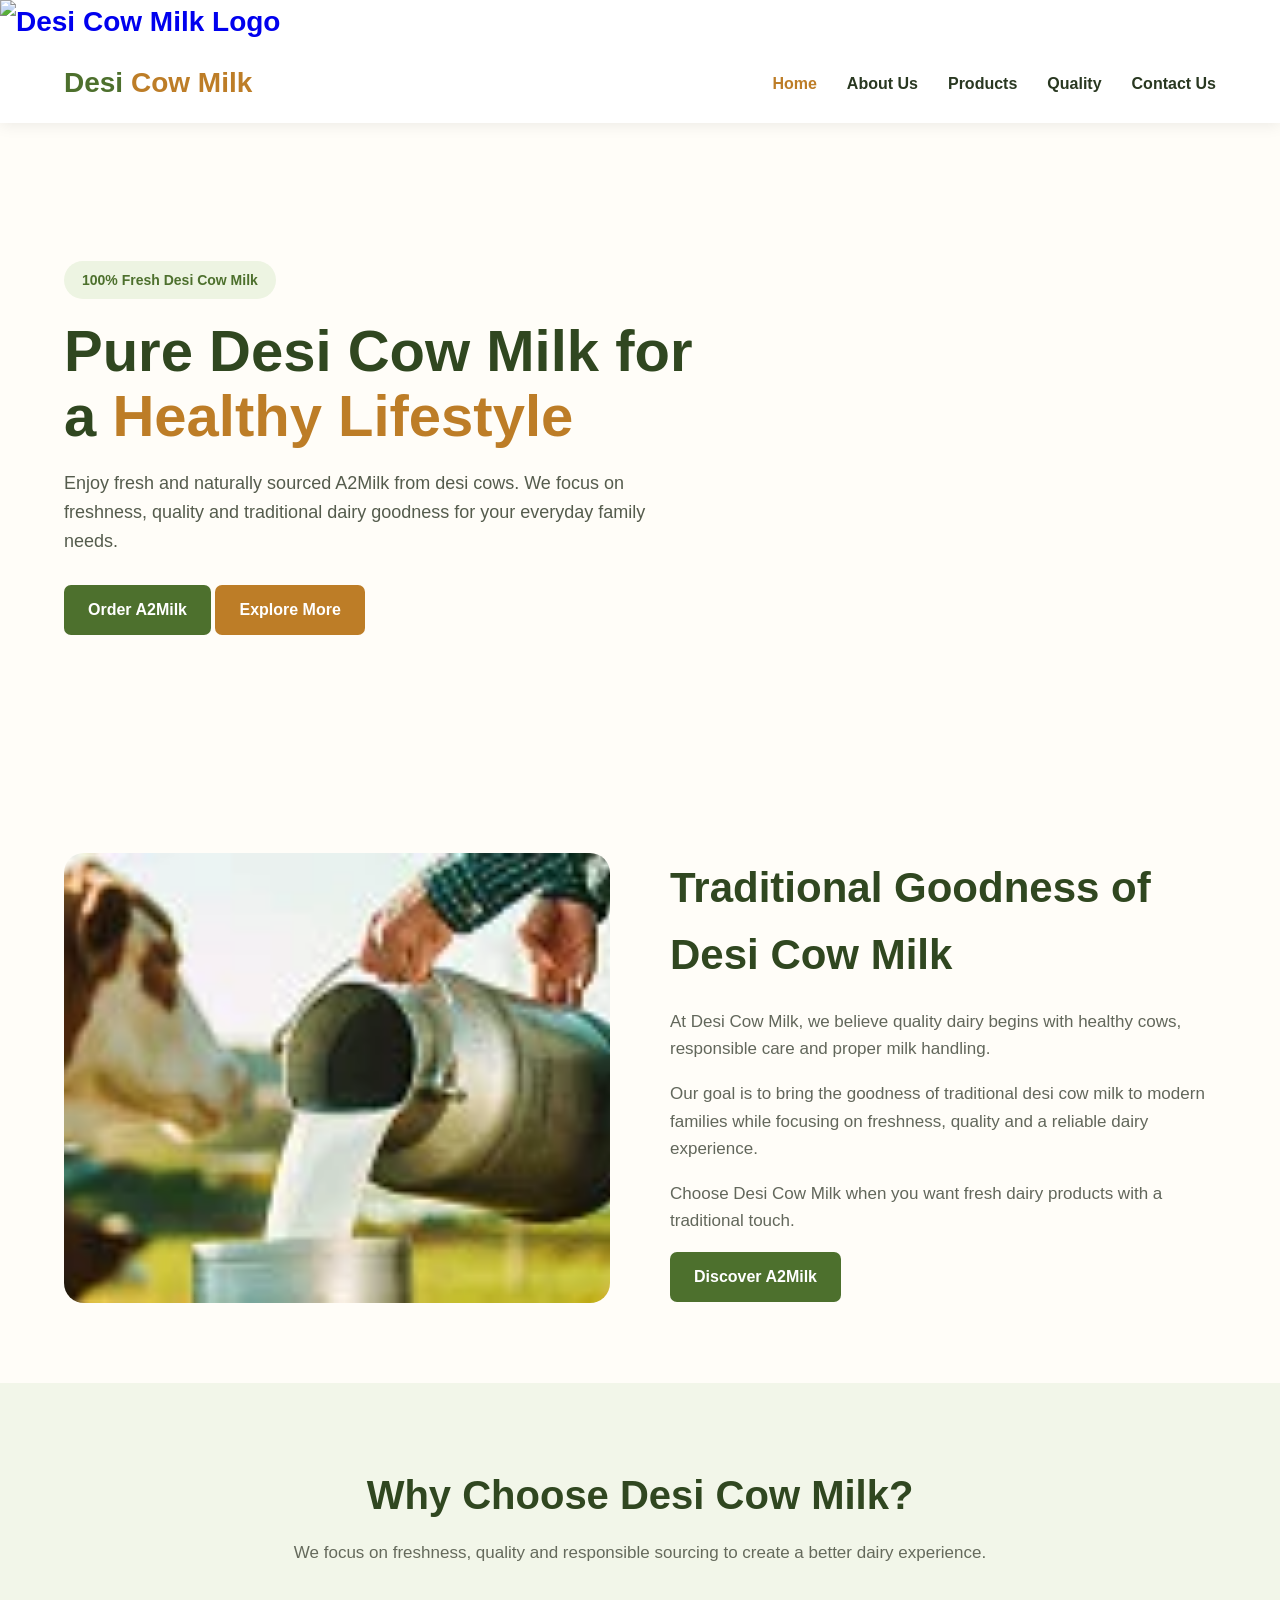
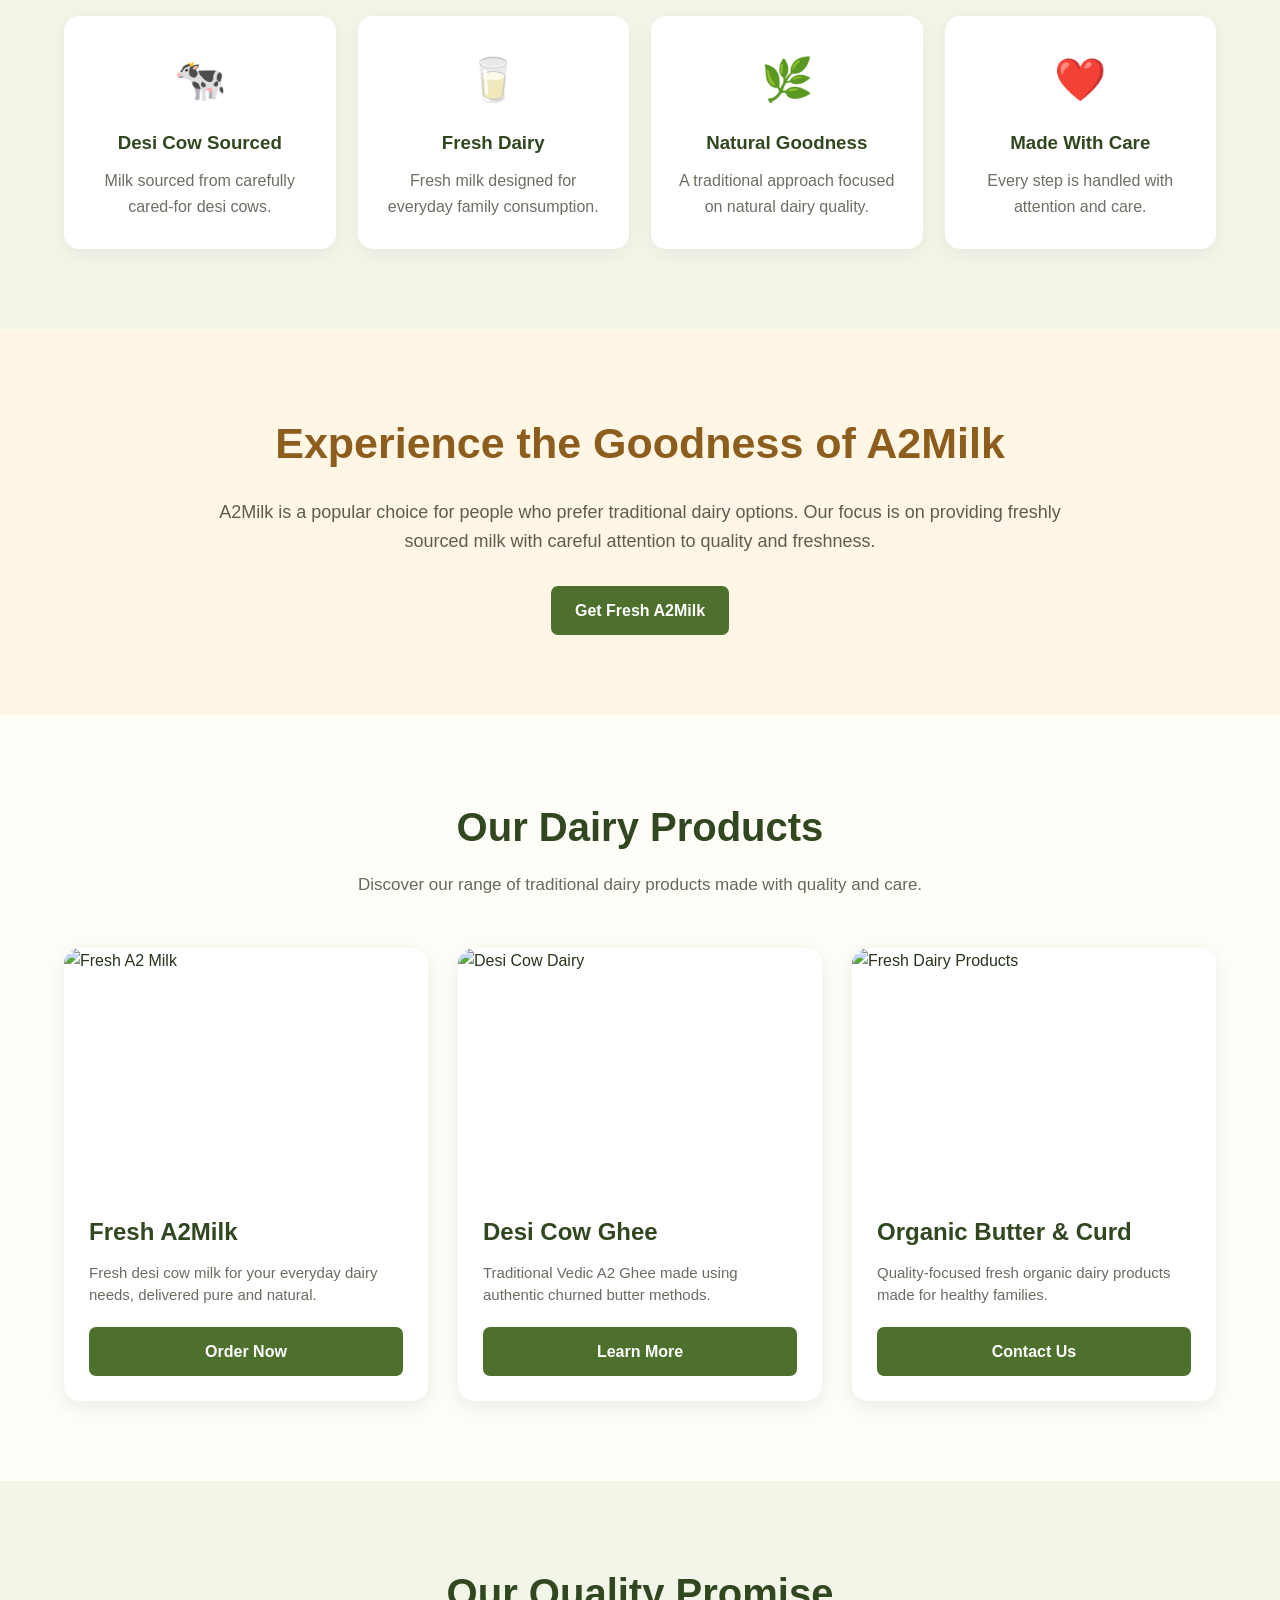
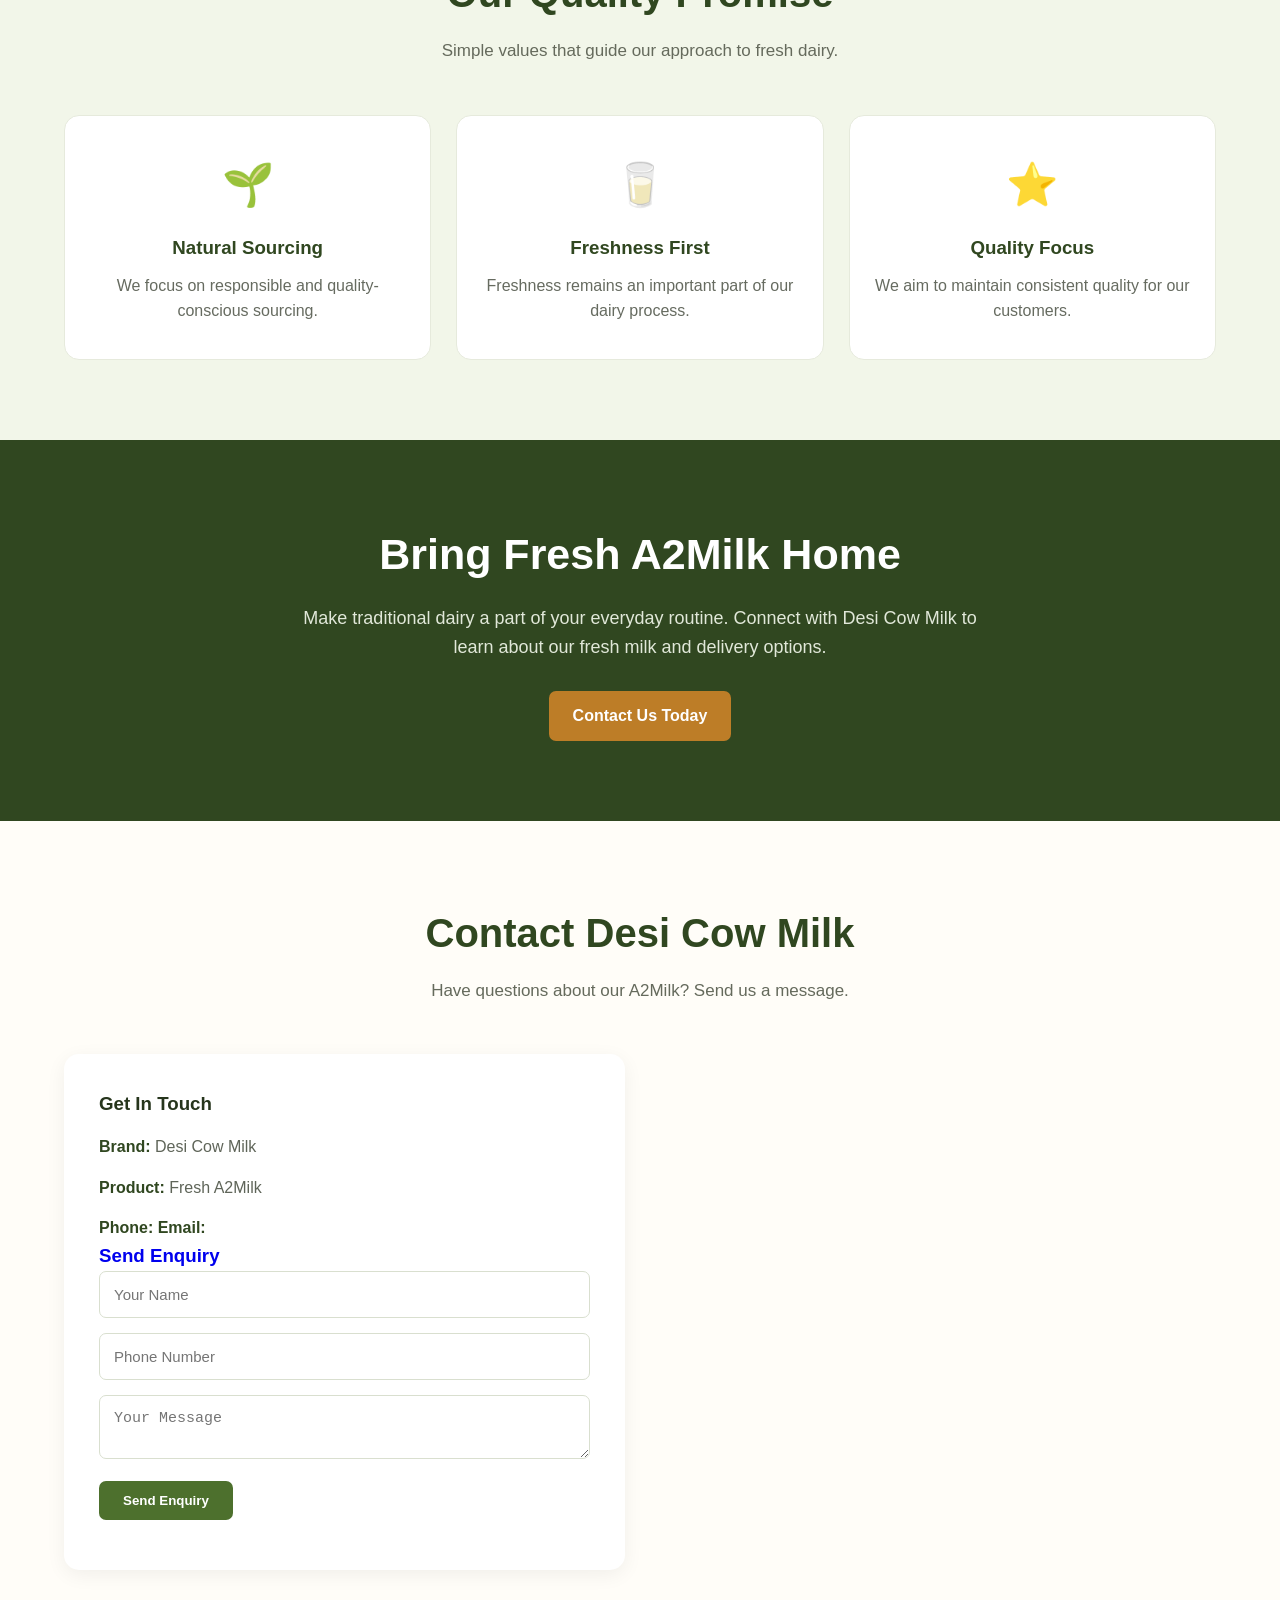
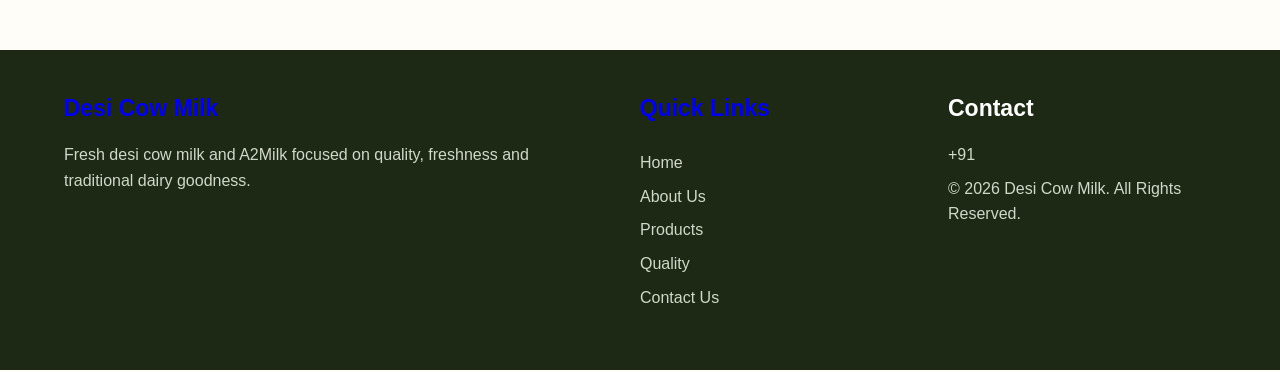
==== index.html @ e8d5c1a4 "Update index.html" ====
<!DOCTYPE html>
<html lang="en">
<head>
    <meta charset="UTF-8">
    <meta name="viewport" content="width=device-width, initial-scale=1.0">
    <title>Desi Cow Milk | Fresh A2Milk</title>
    <meta name="description" content="Desi Cow Milk offers fresh A2Milk sourced from desi cows with a focus on freshness, quality and traditional dairy goodness.">
    <link rel="stylesheet" href="style.css">
</head>
<body>

    <!-- HEADER -->
    <header class="header">
<div class="logo">
    <a href="index.html">
        <img src="logo.png" alt="Desi Cow Milk Logo">
    </a>
</div>
    <div class="container navbar">
        <div class="logo">
            Desi <span>Cow Milk</span>
        </div>
        <nav class="nav-menu" id="navMenu">
            <a href="index.html" class="active">Home</a>
            <a href="about.html">About Us</a>
            <a href="index.html#products">Products</a>
            <a href="index.html#quality">Quality</a>
            <a href="index.html#contact">Contact Us</a>
        </nav>
        <div class="menu-btn" id="menuBtn">☰</div>
    </div>
</header>

    <!-- HERO -->
    <section class="hero" id="home">
        <div class="container">
            <div class="hero-content">
                <div class="hero-label">100% Fresh Desi Cow Milk</div>
                <h1>Pure Desi Cow Milk for a <span>Healthy Lifestyle</span></h1>
                <p>Enjoy fresh and naturally sourced A2Milk from desi cows. We focus on freshness, quality and traditional dairy goodness for your everyday family needs.</p>
                <a href="#contact" class="btn">Order A2Milk</a>
                <a href="#about" class="btn btn-gold">Explore More</a>
            </div>
        </div>
    </section>

    <!-- ABOUT -->
    <section class="section" id="about">
        <div class="container">
            <div class="about">
               <div class="about-image">
    <img src="gir-cow-milk.webp" alt="Gir Cow Milk">
</div>
                <div class="about-content">
                    <h2>Traditional Goodness of Desi Cow Milk</h2>
                    <p>At Desi Cow Milk, we believe quality dairy begins with healthy cows, responsible care and proper milk handling.</p>
                    <p>Our goal is to bring the goodness of traditional desi cow milk to modern families while focusing on freshness, quality and a reliable dairy experience.</p>
                    <p>Choose Desi Cow Milk when you want fresh dairy products with a traditional touch.</p>
                    <a href="#a2milk" class="btn">Discover A2Milk</a>
                </div>
            </div>
        </div>
    </section>

    <!-- FEATURES -->
    <section class="section features-section">
        <div class="container">
            <div class="section-title">
                <h2>Why Choose Desi Cow Milk?</h2>
                <p>We focus on freshness, quality and responsible sourcing to create a better dairy experience.</p>
            </div>
            <div class="features">
                <div class="feature">
                    <div class="feature-icon">🐄</div>
                    <h3>Desi Cow Sourced</h3>
                    <p>Milk sourced from carefully cared-for desi cows.</p>
                </div>
                <div class="feature">
                    <div class="feature-icon">🥛</div>
                    <h3>Fresh Dairy</h3>
                    <p>Fresh milk designed for everyday family consumption.</p>
                </div>
                <div class="feature">
                    <div class="feature-icon">🌿</div>
                    <h3>Natural Goodness</h3>
                    <p>A traditional approach focused on natural dairy quality.</p>
                </div>
                <div class="feature">
                    <div class="feature-icon">❤️</div>
                    <h3>Made With Care</h3>
                    <p>Every step is handled with attention and care.</p>
                </div>
            </div>
        </div>
    </section>

    <!-- A2 MILK -->
    <section class="section a2-section" id="a2milk">
        <div class="container">
            <div class="a2-content">
                <h2>Experience the Goodness of A2Milk</h2>
                <p>A2Milk is a popular choice for people who prefer traditional dairy options. Our focus is on providing freshly sourced milk with careful attention to quality and freshness.</p>
                <a href="#contact" class="btn">Get Fresh A2Milk</a>
            </div>
        </div>
    </section>

    <!-- PRODUCTS (UPDATED) -->
    <section class="section" id="products">
        <div class="container">
            <div class="section-title">
                <h2>Our Dairy Products</h2>
                <p>Discover our range of traditional dairy products made with quality and care.</p>
            </div>
            <div class="products">
                <div class="product">
                    <div class="product-image">
                        <img src="https://images.unsplash.com/photo-1563636619-e9143da7973b?auto=format&fit=crop&w=900&q=85" alt="Fresh A2 Milk">
                    </div>
                    <div class="product-content">
                        <div>
                            <h3>Fresh A2Milk</h3>
                            <p>Fresh desi cow milk for your everyday dairy needs, delivered pure and natural.</p>
                        </div>
                        <a href="#contact" class="btn">Order Now</a>
                    </div>
                </div>
                <div class="product">
                    <div class="product-image">
                        <img src="https://images.unsplash.com/photo-1600788907416-456578634209?auto=format&fit=crop&w=900&q=85" alt="Desi Cow Dairy">
                    </div>
                    <div class="product-content">
                        <div>
                            <h3>Desi Cow Ghee</h3>
                            <p>Traditional Vedic A2 Ghee made using authentic churned butter methods.</p>
                        </div>
                        <a href="#contact" class="btn">Learn More</a>
                    </div>
                </div>
                <div class="product">
                    <div class="product-image">
                        <img src="https://images.unsplash.com/photo-1628088062854-d1870b4553da?auto=format&fit=crop&w=900&q=85" alt="Fresh Dairy Products">
                    </div>
                    <div class="product-content">
                        <div>
                            <h3>Organic Butter & Curd</h3>
                            <p>Quality-focused fresh organic dairy products made for healthy families.</p>
                        </div>
                        <a href="#contact" class="btn">Contact Us</a>
                    </div>
                </div>
            </div>
        </div>
    </section>

    <!-- QUALITY -->
    <section class="section features-section" id="quality">
        <div class="container">
            <div class="section-title">
                <h2>Our Quality Promise</h2>
                <p>Simple values that guide our approach to fresh dairy.</p>
            </div>
            <div class="quality">
                <div class="quality-box">
                    <div class="feature-icon">🌱</div>
                    <h3>Natural Sourcing</h3>
                    <p>We focus on responsible and quality-conscious sourcing.</p>
                </div>
                <div class="quality-box">
                    <div class="feature-icon">🥛</div>
                    <h3>Freshness First</h3>
                    <p>Freshness remains an important part of our dairy process.</p>
                </div>
                <div class="quality-box">
                    <div class="feature-icon">⭐</div>
                    <h3>Quality Focus</h3>
                    <p>We aim to maintain consistent quality for our customers.</p>
                </div>
            </div>
        </div>
    </section>

    <!-- CTA -->
    <section class="cta">
        <div class="container">
            <h2>Bring Fresh A2Milk Home</h2>
            <p>Make traditional dairy a part of your everyday routine. Connect with Desi Cow Milk to learn about our fresh milk and delivery options.</p>
            <a href="#contact" class="btn btn-gold">Contact Us Today</a>
        </div>
    </section>

    <!-- CONTACT -->
    <section class="section" id="contact">
        <div class="container">
            <div class="section-title">
                <h2>Contact Desi Cow Milk</h2>
                <p>Have questions about our A2Milk? Send us a message.</p>
            </div>
            <div class="contact">
                <div class="contact-box">
    <h3>Get In Touch</h3>
    <div class="contact-info"><strong>Brand:</strong> Desi Cow Milk</div>
    <div class="contact-info"><strong>Product:</strong> Fresh A2Milk</div>
    <div class="contact-info"><strong>Phone:</strong> <a href="tel:+91>+91 </a></div>
    <div class="contact-info"><strong>Email:</strong> <a href="mailto:></a></div>
</div>
                <div class="contact-box">
                    <h3>Send Enquiry</h3>
                    <form id="contactForm">
                        <div class="form-group">
                            <input type="text" id="name" placeholder="Your Name" required>
                        </div>
                        <div class="form-group">
                            <input type="tel" id="phone" placeholder="Phone Number" required>
                        </div>
                        <div class="form-group">
                            <textarea id="message" placeholder="Your Message" required></textarea>
                        </div>
                        <button type="submit" class="btn">Send Enquiry</button>
                    </form>
                </div>
            </div>
        </div>
    </section>

    <!-- FOOTER -->
   <footer class="footer">
    <div class="container">
        <div class="footer-content">
            <div>
                <h3>Desi Cow Milk</h3>
                <p>Fresh desi cow milk and A2Milk focused on quality, freshness and traditional dairy goodness.</p>
            </div>
            <div>
                <h3>Quick Links</h3>
                <div class="footer-links">
                    <a href="index.html">Home</a>
                    <a href="about.html">About Us</a>
                    <a href="index.html#products">Products</a>
                    <a href="index.html#quality">Quality</a>
                    <a href="index.html#contact">Contact Us</a>
                </div>
            </div>
            <div>
                <h3>Contact</h3>
                <div class="footer-links">
                    <a href="tel:+">+91 </a>
                    <a href="mailto:></a>
                </div>
            </div>
        </div>
        <div class="copyright">
            © 2026 Desi Cow Milk. All Rights Reserved.
        </div>
    </div>
</footer>

    <!-- SCROLL TOP BUTTON -->
    <button id="scrollTop">↑</button>

    <script src="script.js"></script>
</body>
</html>
---- style.css ----
/* ================================
   GLOBAL CSS
================================ */

*{
    margin:0;
    padding:0;
    box-sizing:border-box;
    scroll-behavior:smooth;
}

body{
    font-family:Arial, Helvetica, sans-serif;
    background:#fffdf8;
    color:#26351c;
    line-height:1.6;
}

a{
    text-decoration:none;
}

img{
    max-width:100%;
    display:block;
}

.container{
    width:90%;
    max-width:1200px;
    margin:auto;
}

/* ================================
   HEADER
================================ */

.header{
    width:100%;
    background:#ffffff;
    position:sticky;
    top:0;
    z-index:999;
    box-shadow:0 2px 15px rgba(0,0,0,0.08);
}

.navbar{
    height:78px;
    display:flex;
    align-items:center;
    justify-content:space-between;
}

.logo{
    font-size:28px;
    font-weight:800;
    color:#4d702d;
}

.logo span{
    color:#bd7d27;
}

.nav-menu{
    display:flex;
    align-items:center;
    gap:30px;
}

.nav-menu a{
    color:#293821;
    font-size:16px;
    font-weight:600;
    transition:0.3s;
}

.nav-menu a:hover,
.nav-menu a.active{
    color:#bd7d27;
}

.menu-btn{
    display:none;
    font-size:28px;
    cursor:pointer;
    color:#4d702d;
}

/* ================================
   HERO & COMMON SECTIONS
================================ */

.hero{
    min-height:650px;
    display:flex;
    align-items:center;
    position:relative;
    background:
    linear-gradient(
        90deg,
        rgba(255,253,248,0.98) 20%,
        rgba(255,253,248,0.82) 48%,
        rgba(255,253,248,0.20) 100%
    ),
    url("https://images.unsplash.com/photo-1550583724-b2692b85b150?auto=format&fit=crop&w=1800&q=85");
    background-size:cover;
    background-position:center;
}

.hero-content{ max-width:650px; }

.hero-label{
    display:inline-block;
    background:#edf4e2;
    color:#4d702d;
    padding:8px 18px;
    border-radius:30px;
    font-size:14px;
    font-weight:bold;
    margin-bottom:20px;
}

.hero h1{
    font-size:58px;
    line-height:1.12;
    margin-bottom:20px;
    color:#304720;
}

.hero h1 span{ color:#bd7d27; }

.hero p{
    font-size:18px;
    color:#555c4d;
    margin-bottom:30px;
    max-width:600px;
}

.btn{
    display:inline-block;
    padding:12px 24px;
    background:#4d702d;
    color:#ffffff;
    border-radius:7px;
    font-weight:bold;
    transition:0.3s;
    border:none;
    cursor:pointer;
    text-align:center;
}

.btn:hover{
    background:#36531e;
    transform:translateY(-2px);
}

.btn-gold{ background:#bd7d27; }
.btn-gold:hover{ background:#99631c; }

.section{ padding:80px 0; }

.section-title{
    text-align:center;
    max-width:750px;
    margin:0 auto 50px;
}

.section-title h2{
    font-size:40px;
    color:#304720;
    margin-bottom:12px;
}

.section-title p{
    color:#656a5c;
    font-size:17px;
}

/* ABOUT */
.about{
    display:grid;
    grid-template-columns:1fr 1fr;
    gap:60px;
    align-items:center;
}

.about-image img{
    width:100%;
    height:450px;
    object-fit:cover;
    border-radius:20px;
}

.about-content h2{
    font-size:42px;
    color:#304720;
    margin-bottom:20px;
}

.about-content p{
    color:#62675b;
    font-size:17px;
    margin-bottom:18px;
}

/* FEATURES */
.features-section{ background:#f2f6e9; }

.features{
    display:grid;
    grid-template-columns:repeat(4,1fr);
    gap:22px;
}

.feature{
    background:#ffffff;
    padding:30px 20px;
    text-align:center;
    border-radius:15px;
    box-shadow:0 5px 20px rgba(0,0,0,0.06);
    transition:0.3s;
}

.feature:hover{ transform:translateY(-8px); }
.feature-icon{ font-size:42px; margin-bottom:15px; }
.feature h3{ color:#304720; margin-bottom:10px; }
.feature p{ color:#6b7064; }

/* A2 MILK SECTION */
.a2-section{ background:#fff6e6; }
.a2-content{ max-width:900px; margin:auto; text-align:center; }
.a2-content h2{ font-size:43px; color:#8c5d1d; margin-bottom:20px; }
.a2-content p{ color:#605b50; font-size:18px; margin-bottom:30px; }

/* ================================
   PRODUCTS SECTION (FIXED)
================================ */

.products{
    display:grid;
    grid-template-columns:repeat(3, 1fr);
    gap:30px;
}

.product{
    background:#ffffff;
    border-radius:16px;
    overflow:hidden;
    box-shadow:0 6px 22px rgba(0,0,0,0.08);
    transition:0.3s ease;
    display:flex;
    flex-direction:column;
}

.product:hover{
    transform:translateY(-8px);
    box-shadow:0 12px 30px rgba(0,0,0,0.12);
}

.product-image{
    height:240px;
    overflow:hidden;
    position:relative;
}

.product-image img{
    width:100%;
    height:100%;
    object-fit:cover;
    transition:0.4s ease;
}

.product:hover img{
    transform:scale(1.08);
}

.product-content{
    padding:25px;
    display:flex;
    flex-direction:column;
    flex-grow:1;
    justify-content:space-between;
}

.product-content h3{
    font-size:24px;
    color:#304720;
    margin-bottom:10px;
}

.product-content p{
    color:#686d61;
    margin-bottom:20px;
    font-size:15px;
    line-height:1.5;
}

/* QUALITY & CARDS */
.quality{
    display:grid;
    grid-template-columns:repeat(3,1fr);
    gap:25px;
}

.quality-box{
    padding:35px 25px;
    background:#ffffff;
    border-radius:15px;
    text-align:center;
    border:1px solid #e6eadc;
}

.quality-box h3{ margin:15px 0 10px; color:#304720; }
.quality-box p{ color:#666b60; }

/* CTA */
.cta{
    background:#304720;
    padding:80px 20px;
    text-align:center;
    color:#ffffff;
}

.cta h2{ font-size:43px; margin-bottom:15px; }
.cta p{
    max-width:700px;
    margin:0 auto 30px;
    font-size:18px;
    color:#e1e8d9;
}

/* CONTACT & FORM */
.contact{
    display:grid;
    grid-template-columns:1fr 1fr;
    gap:30px;
}

.contact-box{
    background:#ffffff;
    padding:35px;
    border-radius:15px;
    box-shadow:0 5px 20px rgba(0,0,0,0.06);
}

.contact-info{ margin:15px 0; color:#5f6559; font-size:16px; }
.contact-info strong{ color:#304720; }

.form-group{ margin-bottom:15px; }
.form-group input,
.form-group textarea{
    width:100%;
    padding:14px;
    border:1px solid #d9dfcf;
    border-radius:7px;
    outline:none;
    font-size:15px;
}

/* FOOTER */
.footer{
    background:#1d2915;
    color:#ffffff;
    padding:40px 0 20px;
}

.footer-content{
    display:grid;
    grid-template-columns:2fr 1fr 1fr;
    gap:40px;
}

.footer h3{ font-size:23px; margin-bottom:15px; }
.footer p{ color:#d0d8c7; }

.footer-links{
    display:flex;
    flex-direction:column;
    gap:8px;
}

.footer-links a{ color:#d0d8c7; }
.footer-links a:hover{ color:#ffffff; }

.copyright{
    text-align:center;
    border-top:1px solid rgba(255,255,255,0.12);
    margin-top:30px;
    padding-top:20px;
    color:#bfc8b5;
}

/* SCROLL TOP */
#scrollTop{
    position:fixed;
    right:25px;
    bottom:25px;
    width:45px;
    height:45px;
    border:none;
    border-radius:50%;
    background:#bd7d27;
    color:white;
    font-size:20px;
    cursor:pointer;
    display:none;
    z-index:999;
}

/* RESPONSIVE */
@media(max-width:900px){
    .nav-menu{
        position:absolute;
        top:78px;
        left:0;
        width:100%;
        background:#ffffff;
        flex-direction:column;
        padding:25px;
        gap:18px;
        display:none;
        box-shadow:0 5px 15px rgba(0,0,0,0.08);
    }
    .nav-menu.active{ display:flex; }
    .menu-btn{ display:block; }
    .about, .contact, .footer-content{ grid-template-columns:1fr; }
    .features{ grid-template-columns:repeat(2,1fr); }
    .products{ grid-template-columns:1fr; }
    .quality{ grid-template-columns:1fr; }
}

@media(max-width:550px){
    .features{ grid-template-columns:1fr; }
}
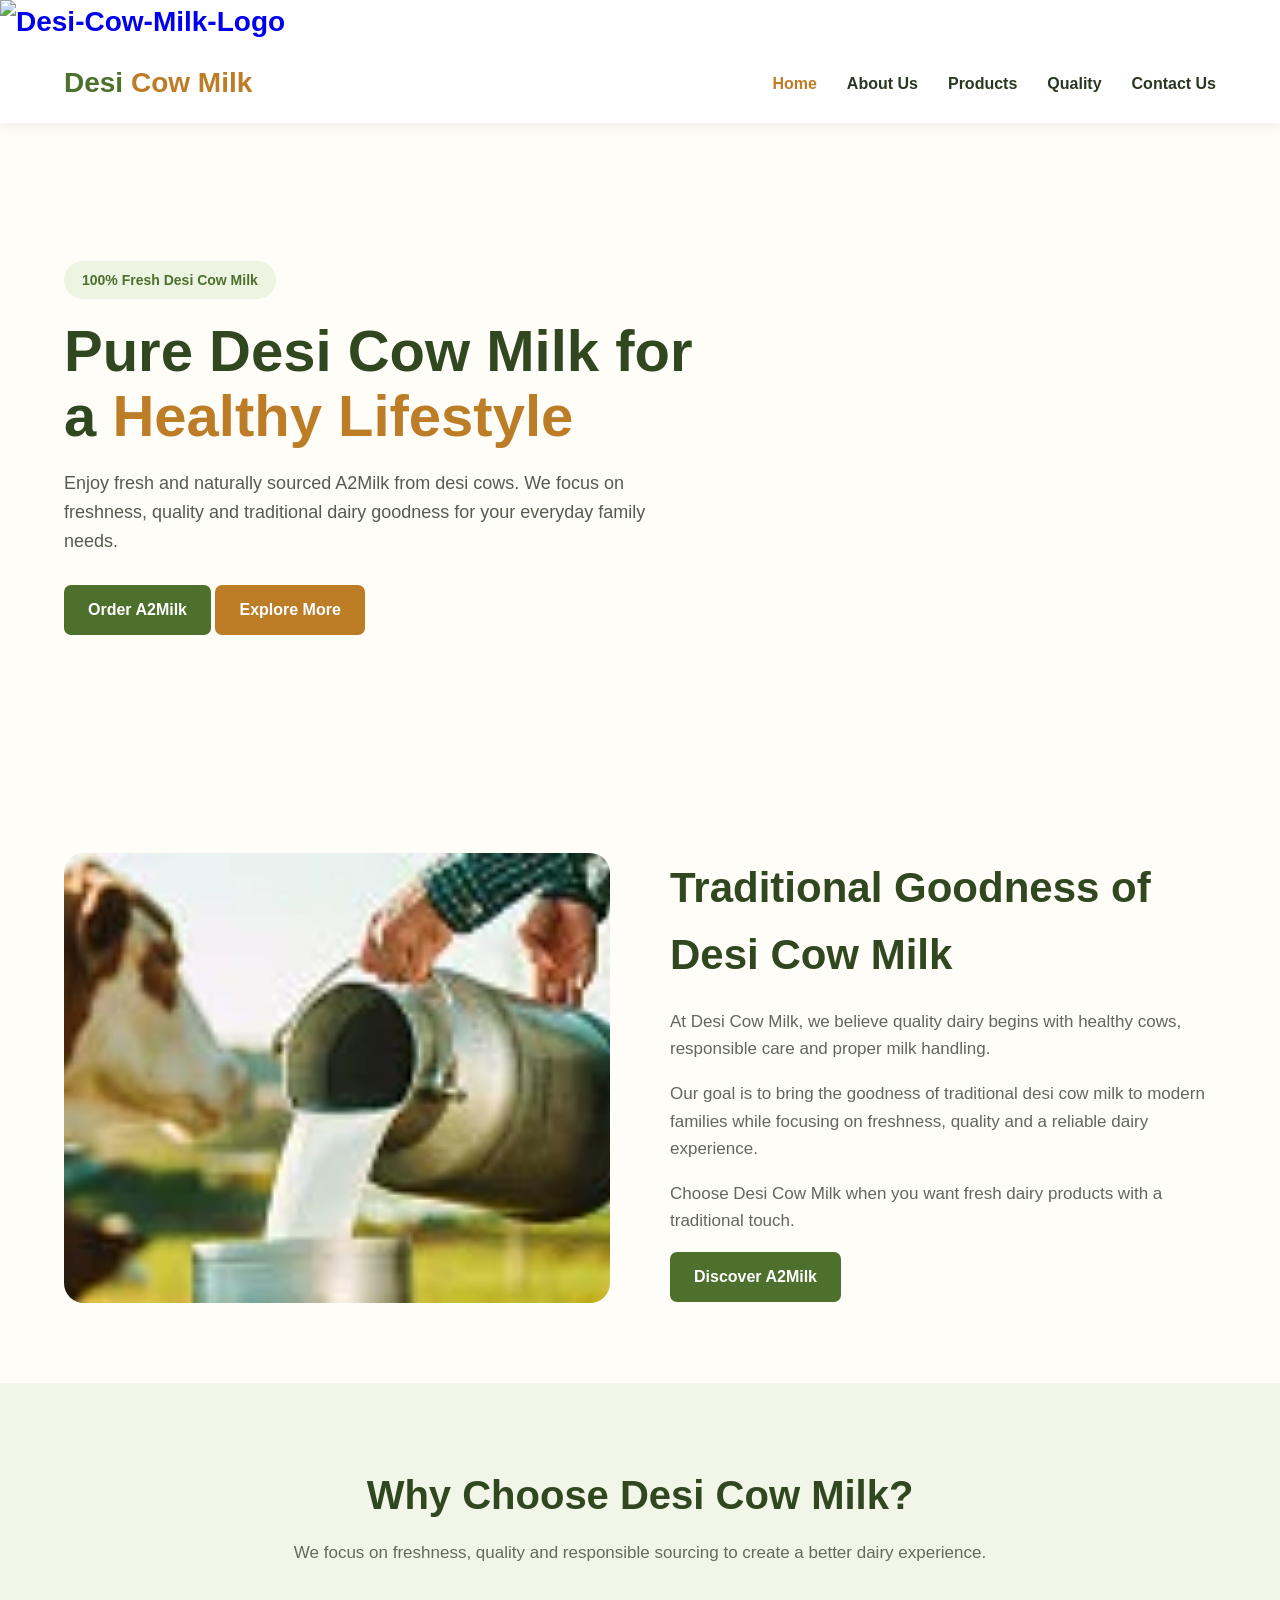
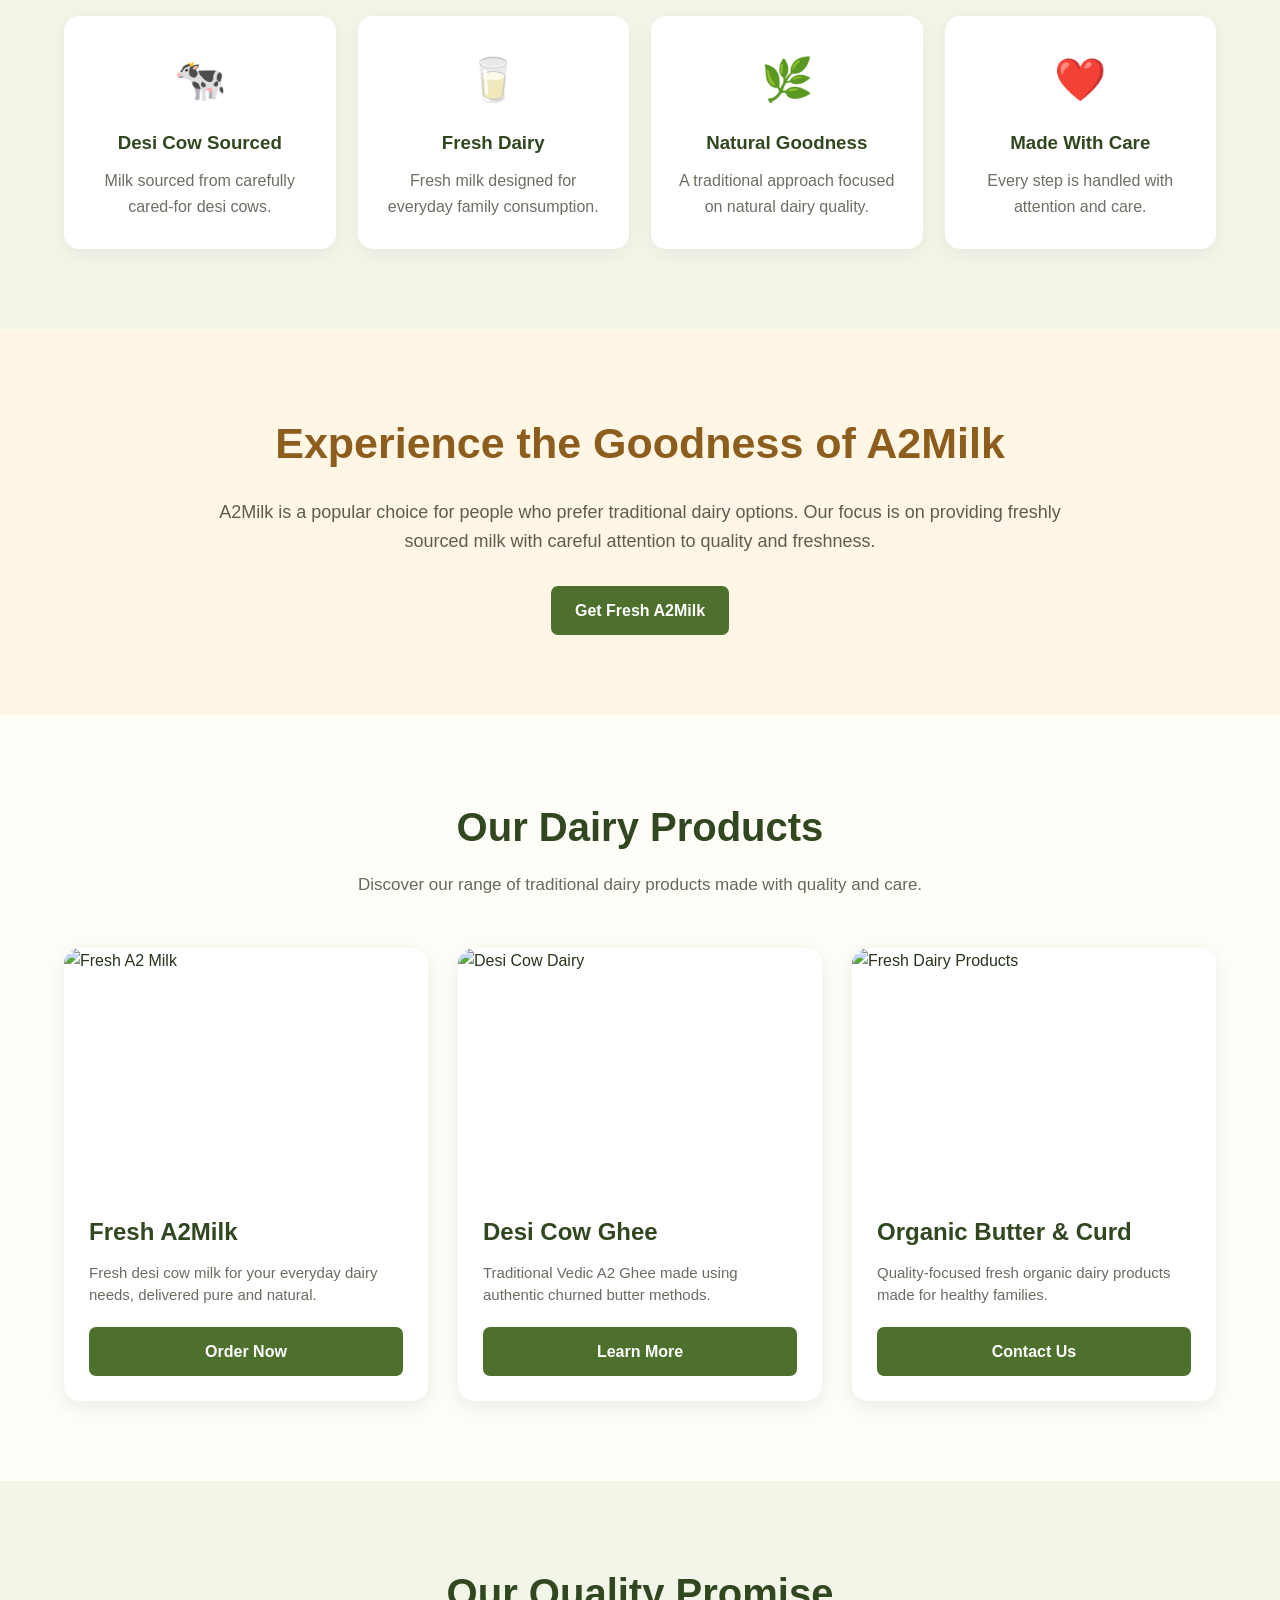
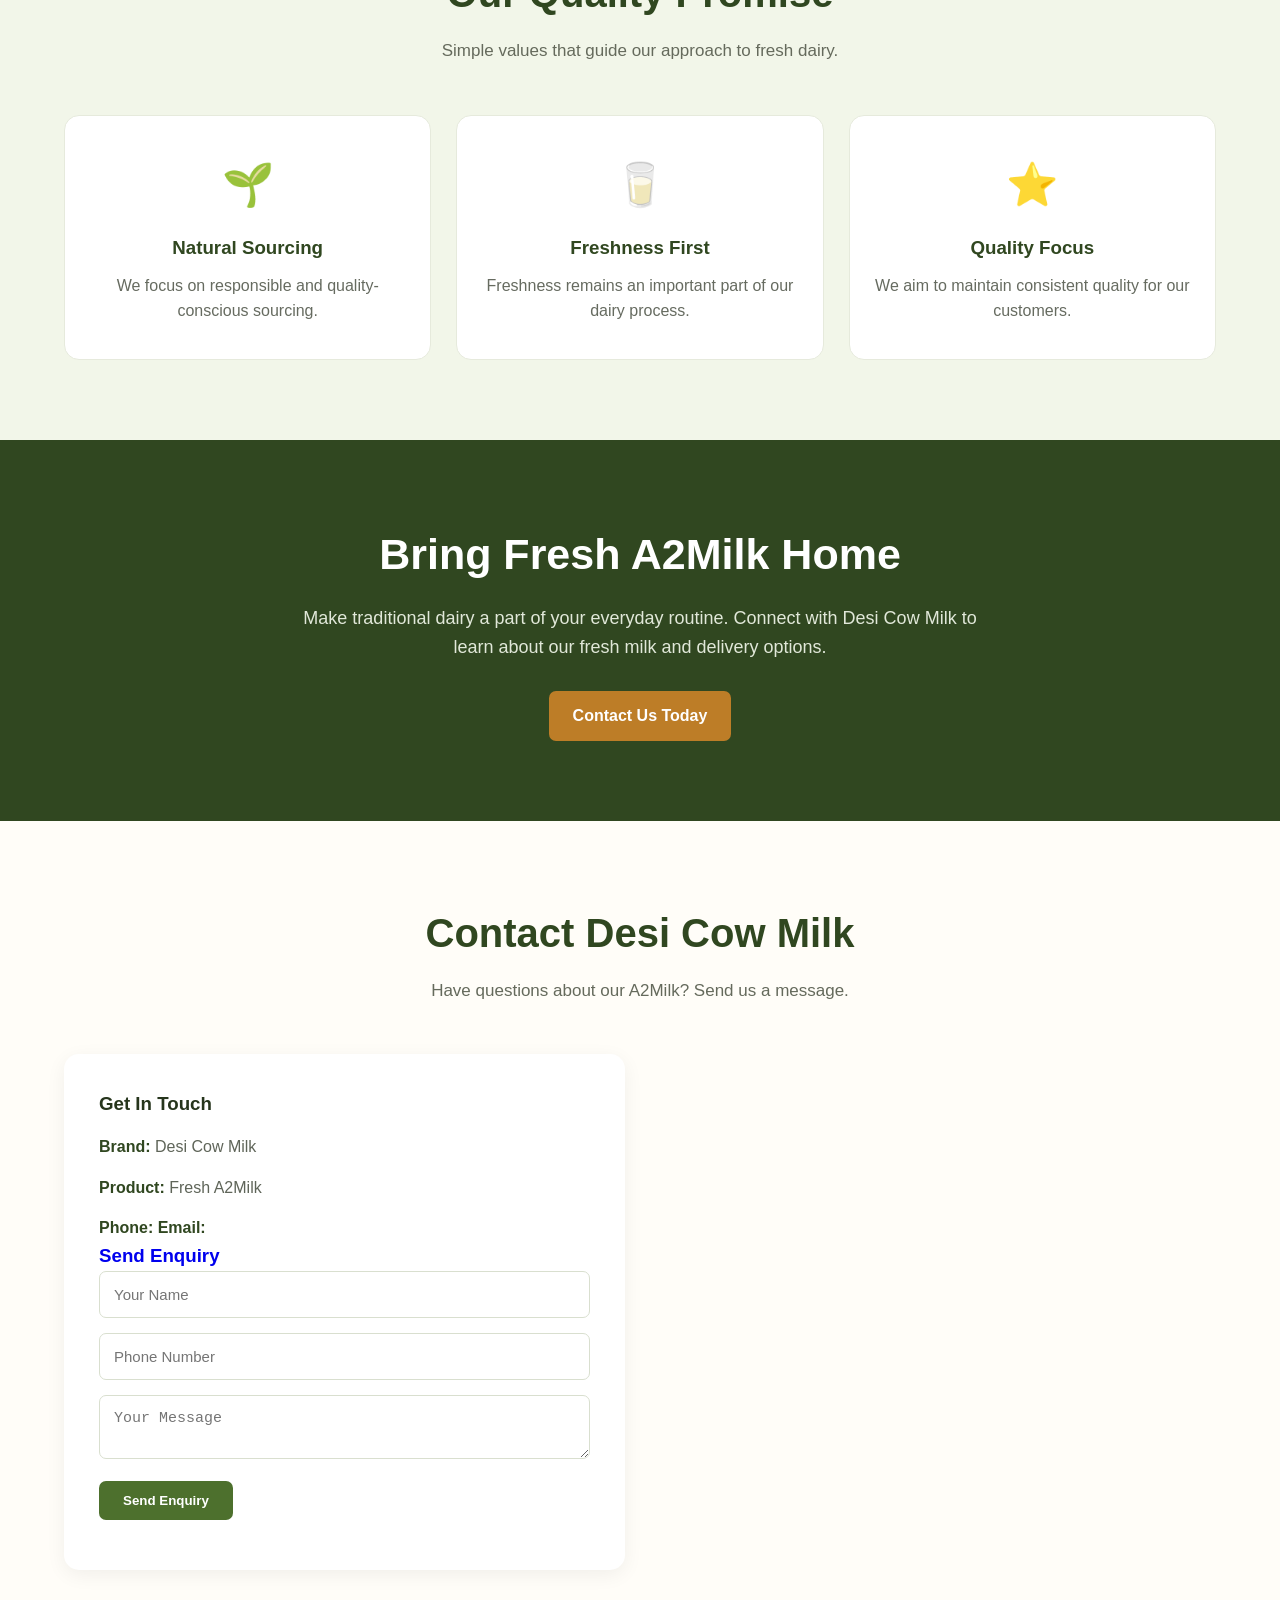
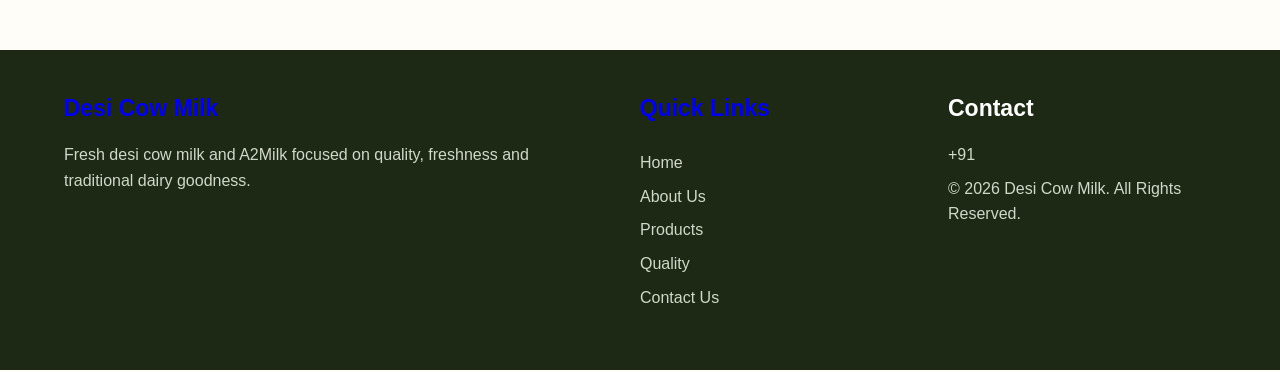
==== commit d3a629bb: "Update index.html" ====
--- a/index.html
+++ b/index.html
@@ -13,7 +13,7 @@
     <header class="header">
 <div class="logo">
     <a href="index.html">
-        <img src="logo.png" alt="Desi Cow Milk Logo">
+        <img src="logo.png" alt="Desi-Cow-Milk-Logo">
     </a>
 </div>
     <div class="container navbar">
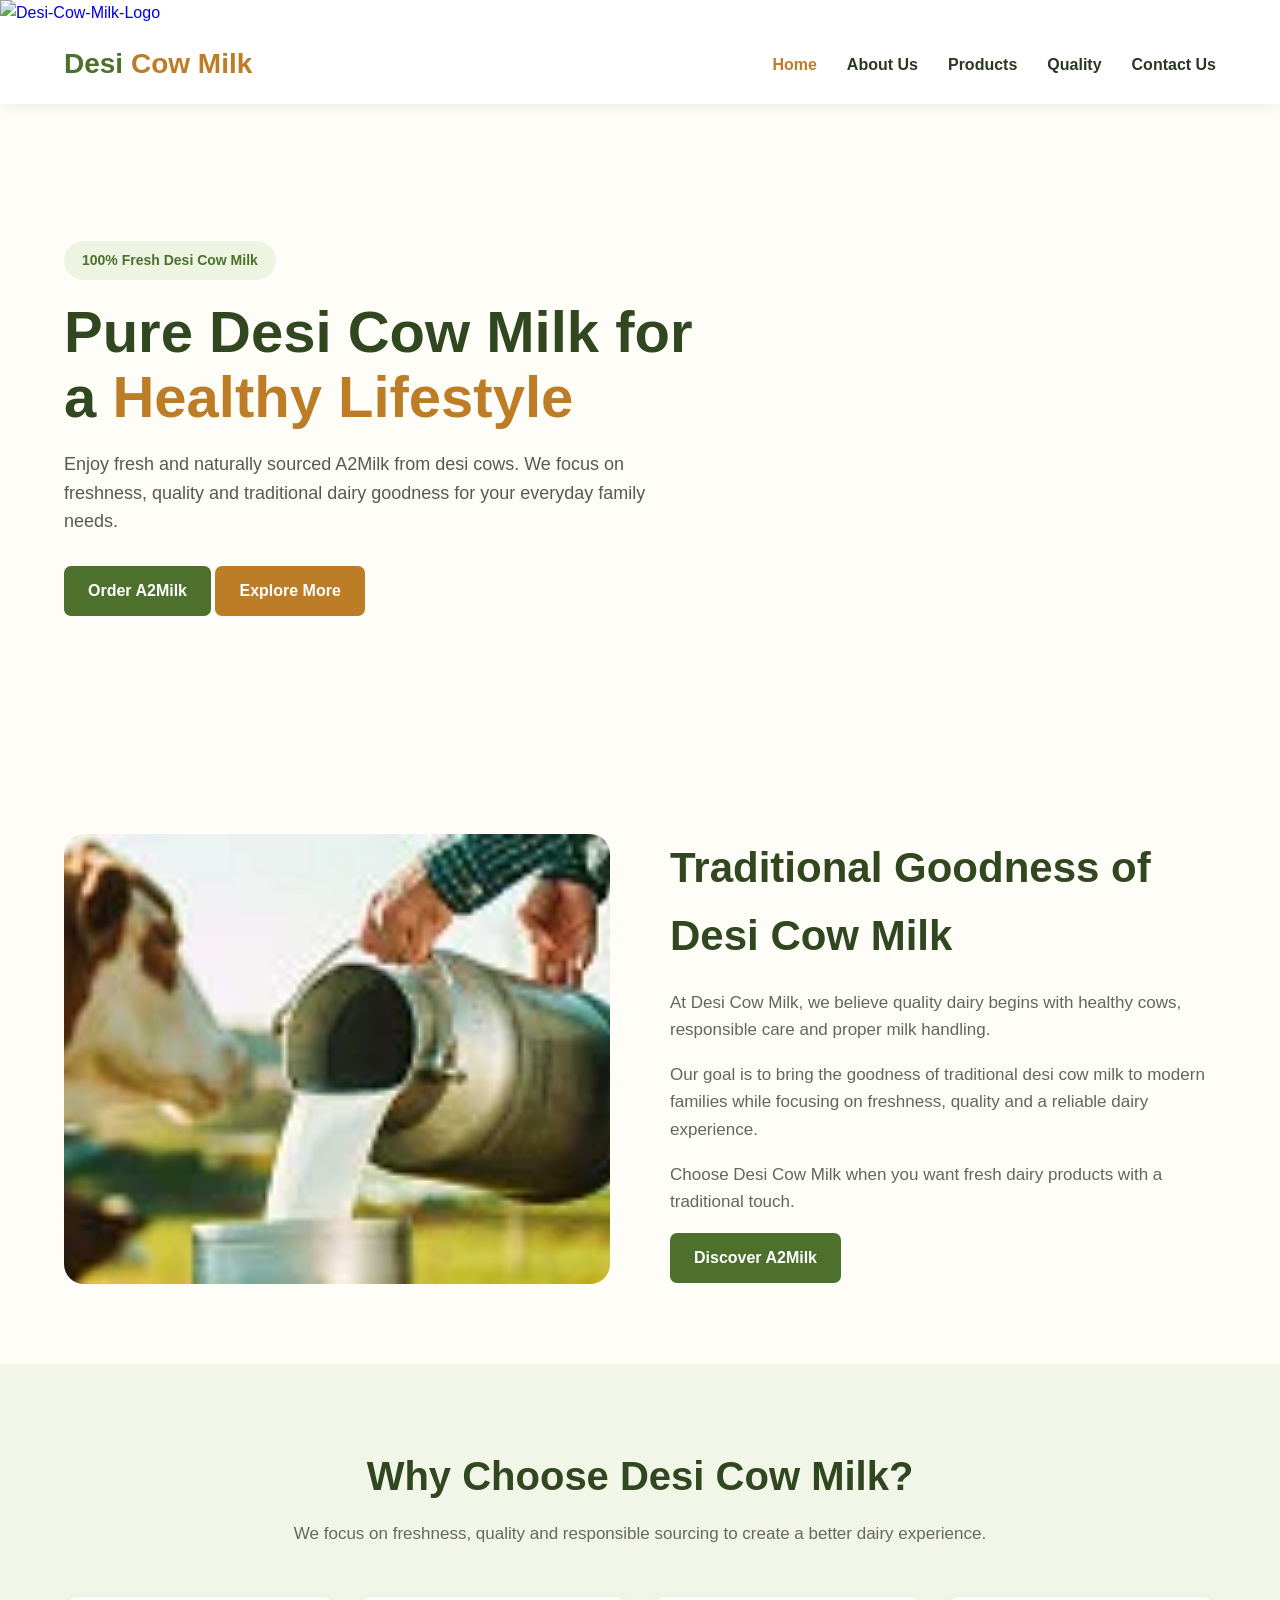
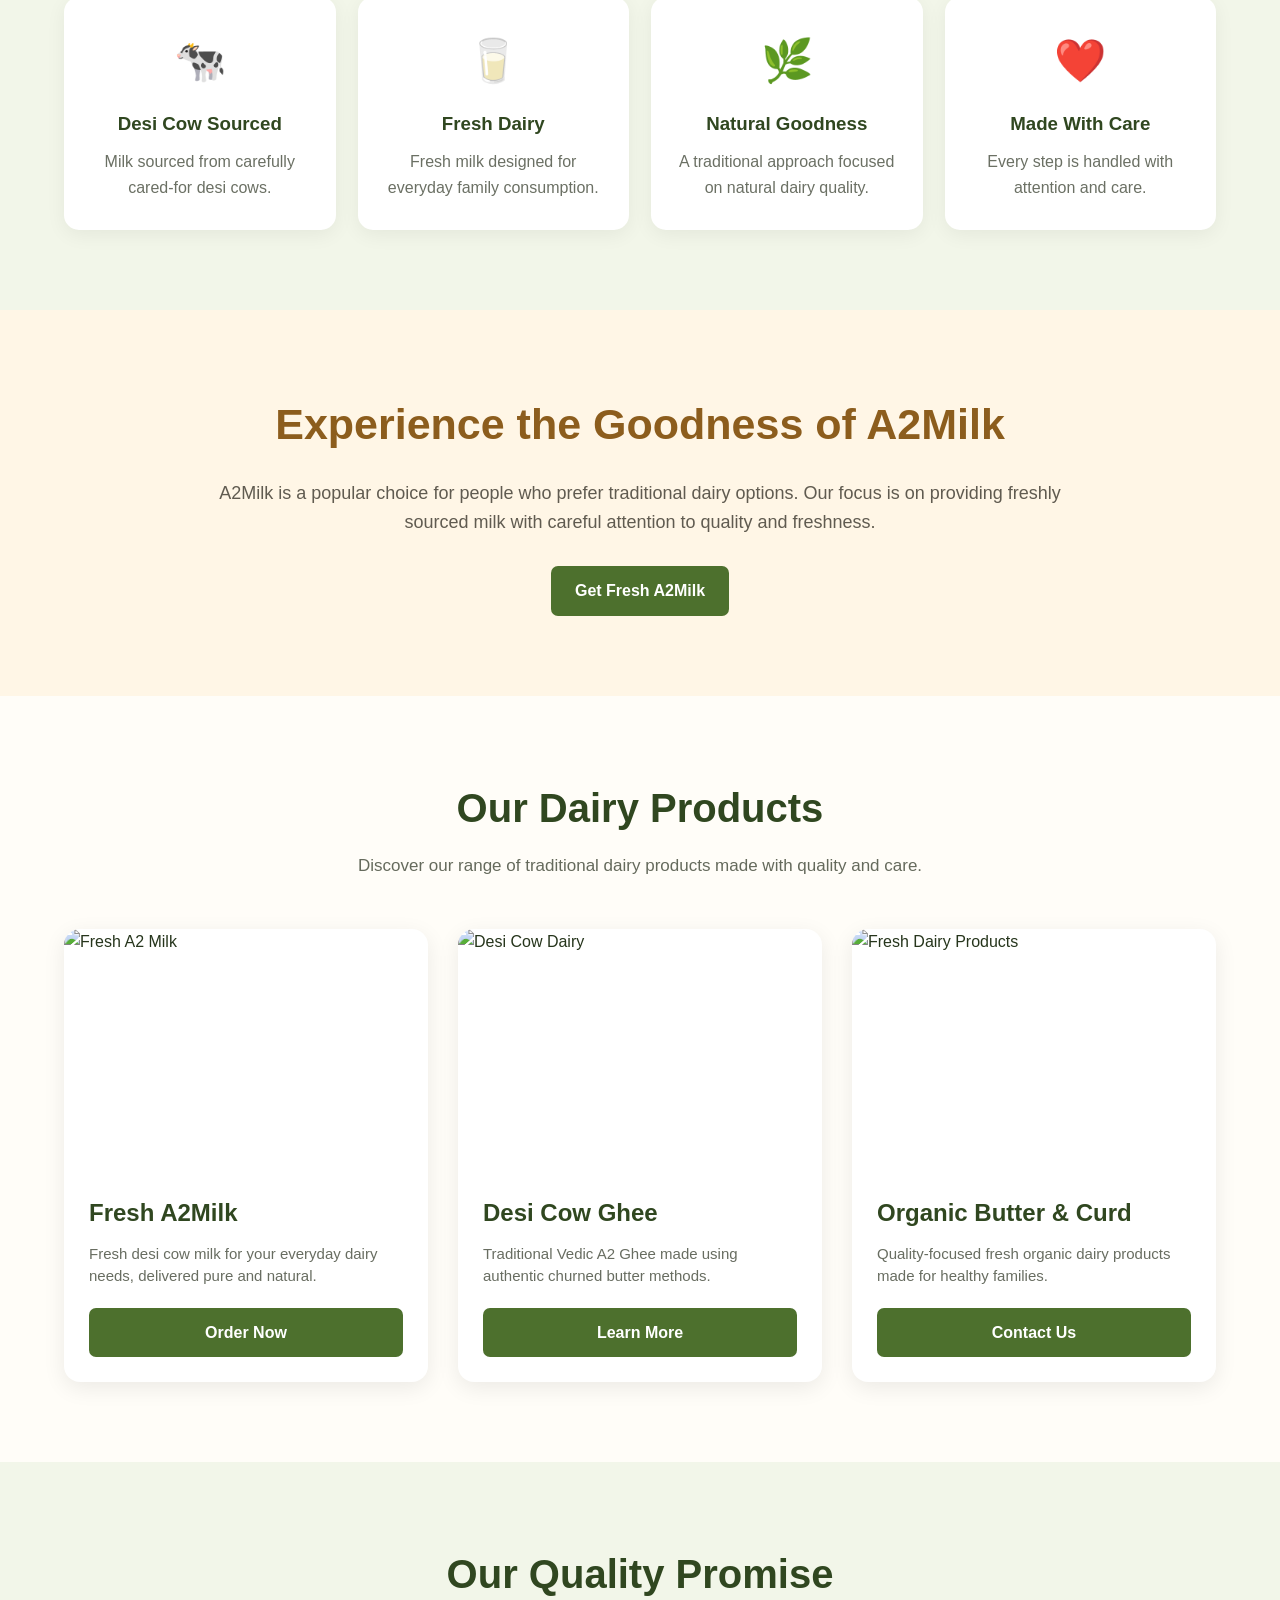
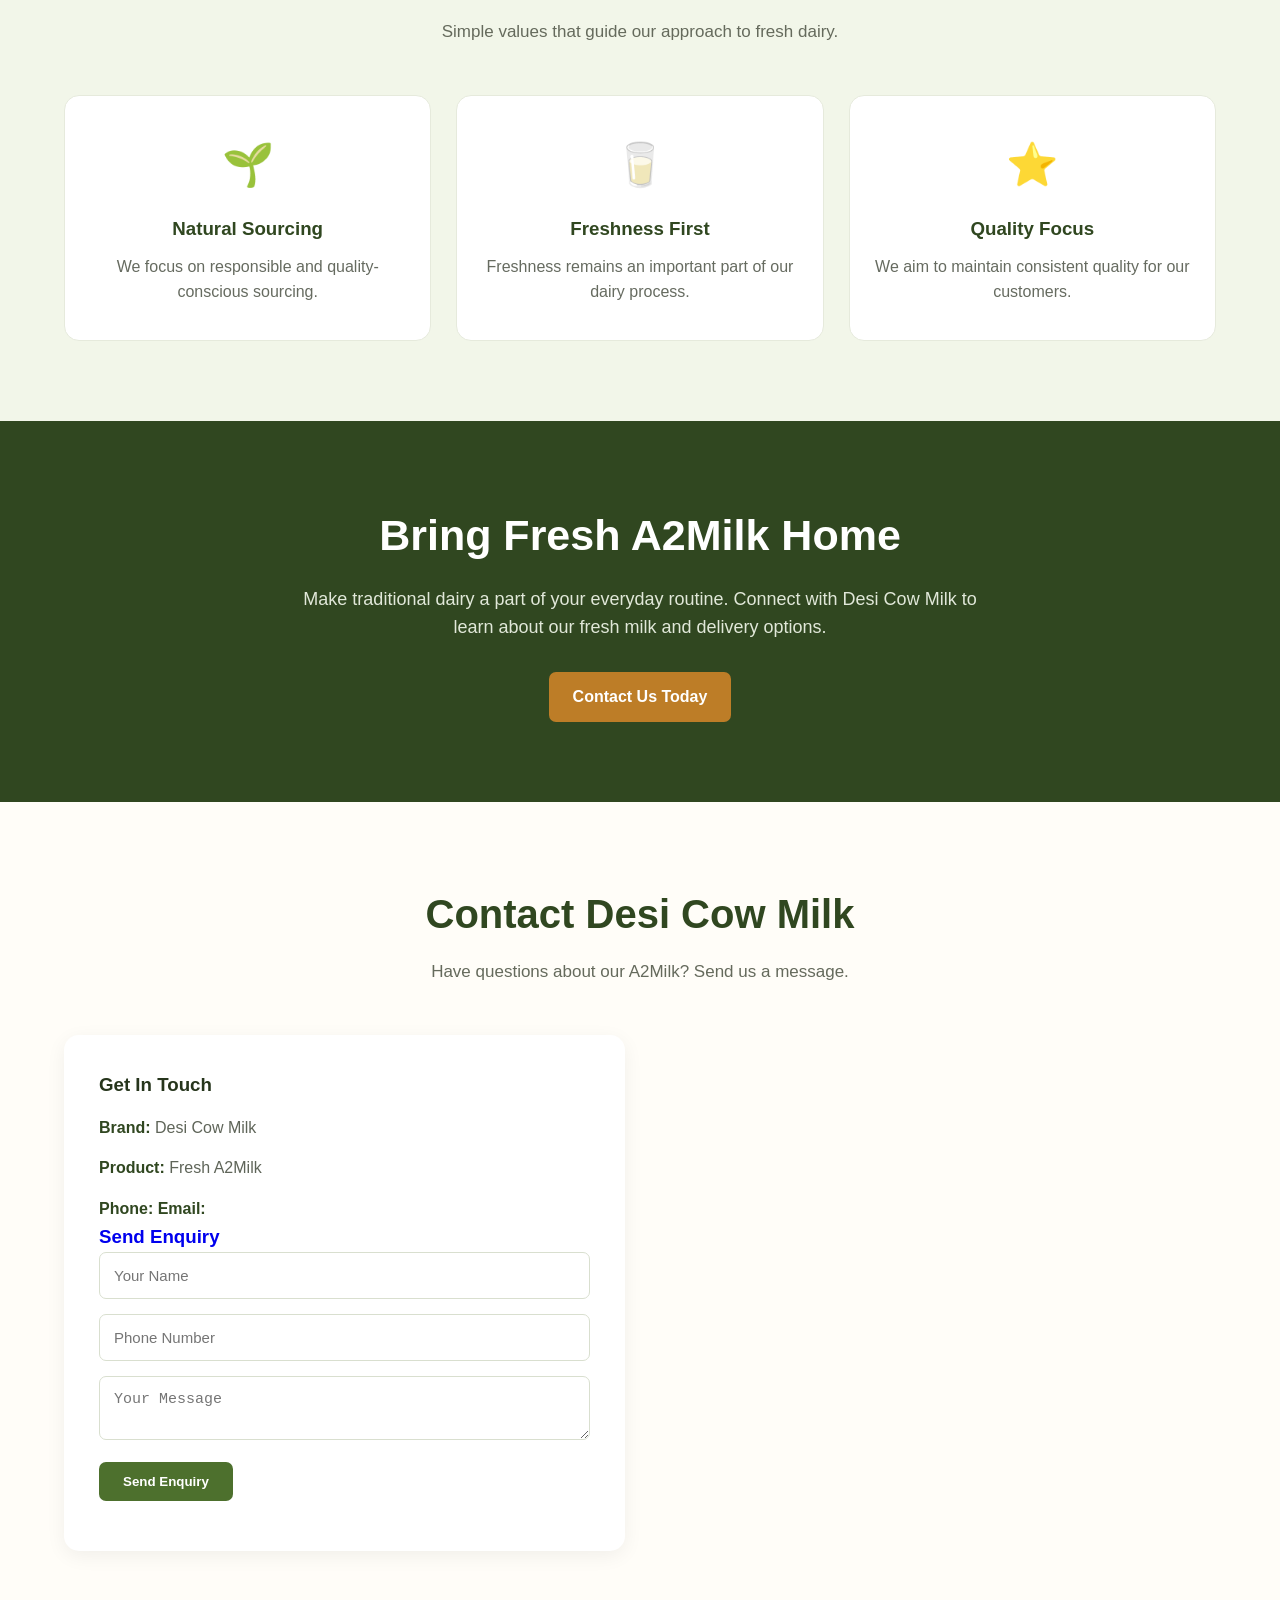
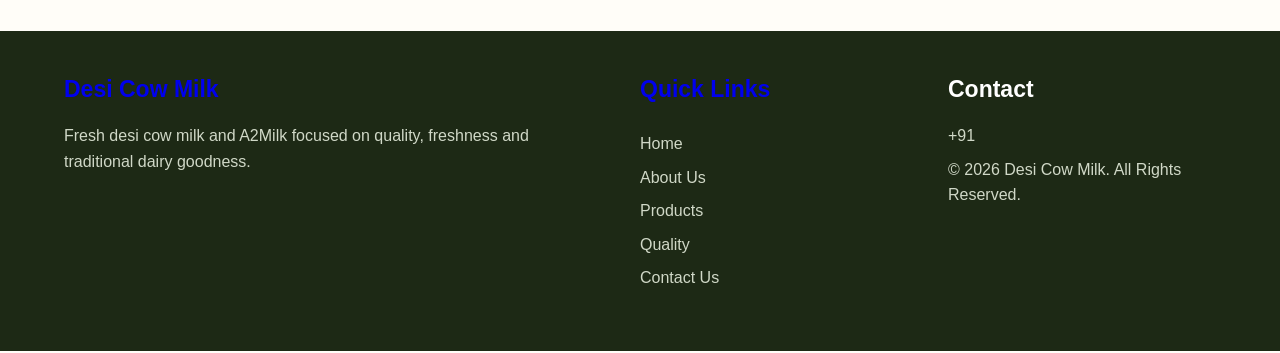
==== commit 009279f3: "Update index.html" ====
--- a/index.html
+++ b/index.html
@@ -11,8 +11,8 @@
 
     <!-- HEADER -->
     <header class="header">
-<div class="logo">
-    <a href="index.html">
+<div class="logo-area">
+    <a href="#home">
         <img src="logo.png" alt="Desi-Cow-Milk-Logo">
     </a>
 </div>
--- a/style.css
+++ b/style.css
@@ -34,6 +34,12 @@
 /* ================================
    HEADER
 ================================ */
+.logo img {
+    height: 55px; /*20z */
+    width: 30%;
+    display:flex;
+    object-fit: contain;
+}
 
 .header{
     width:100%;
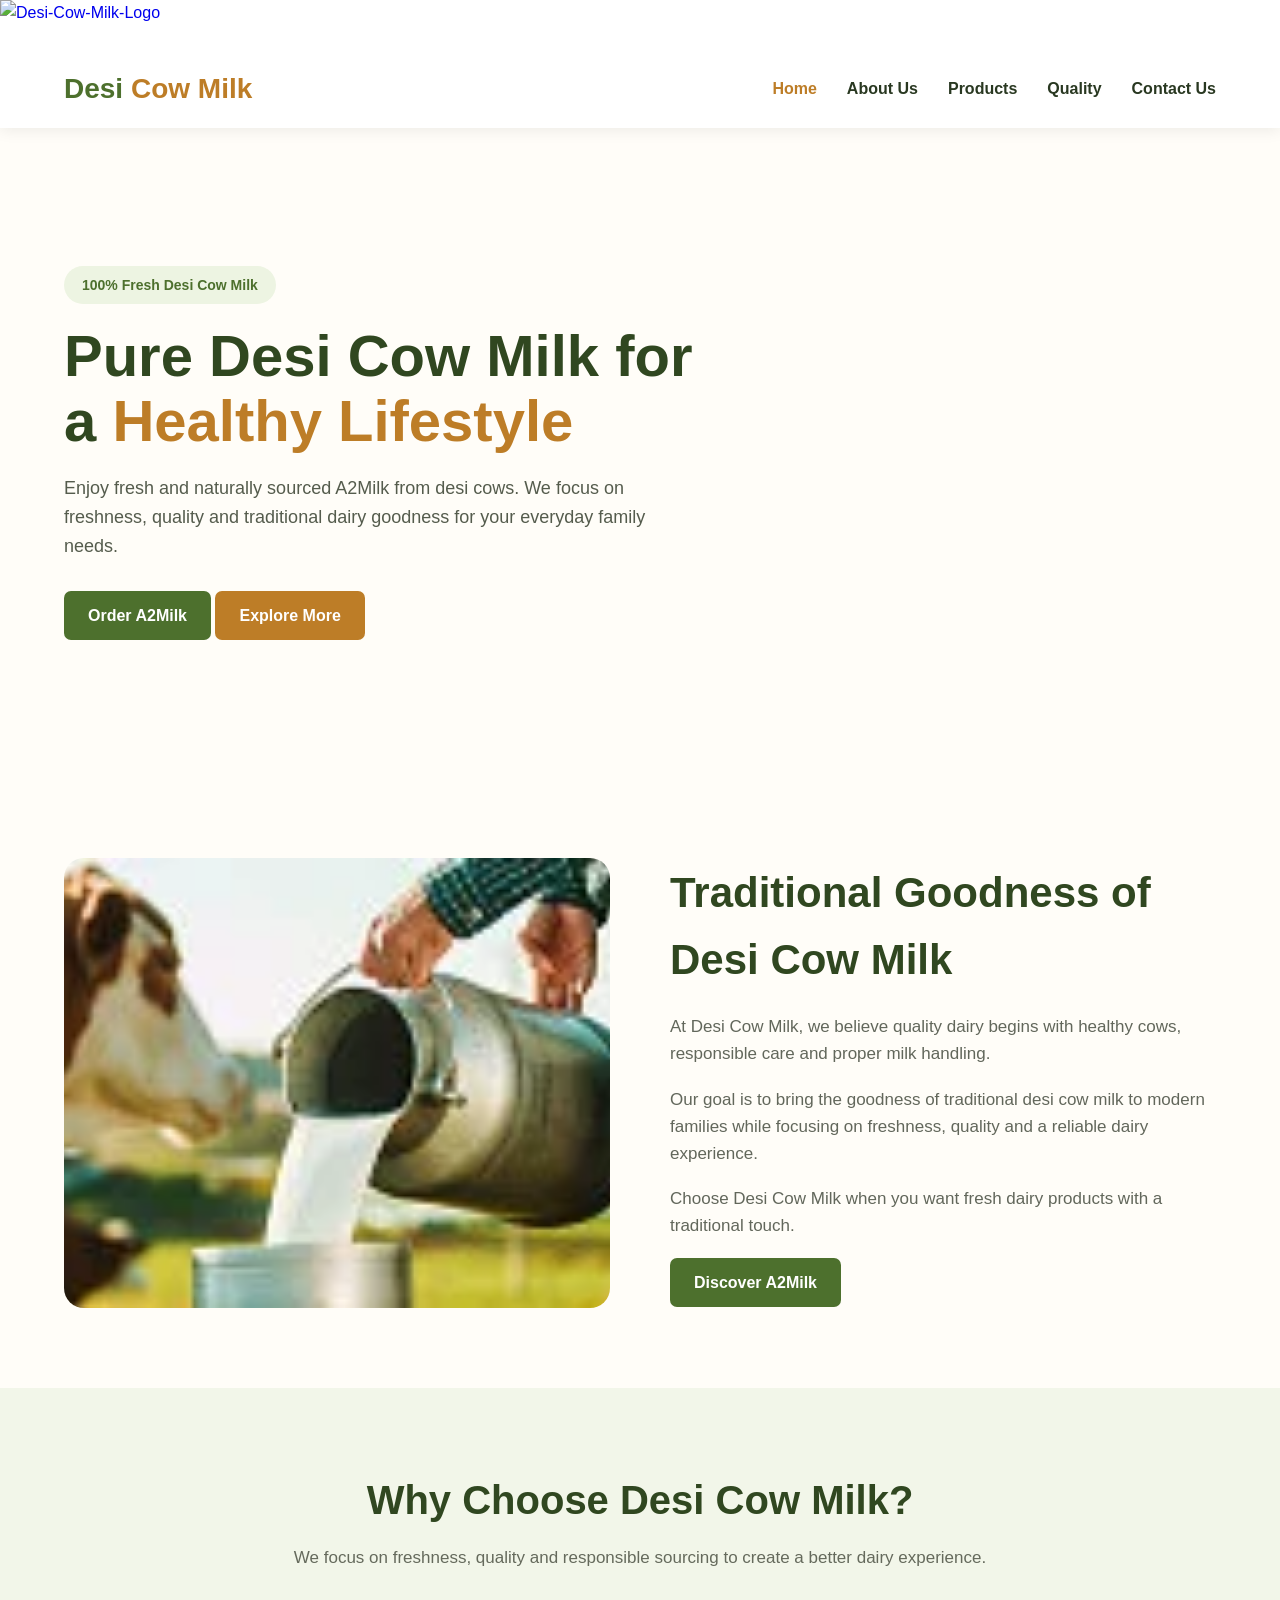
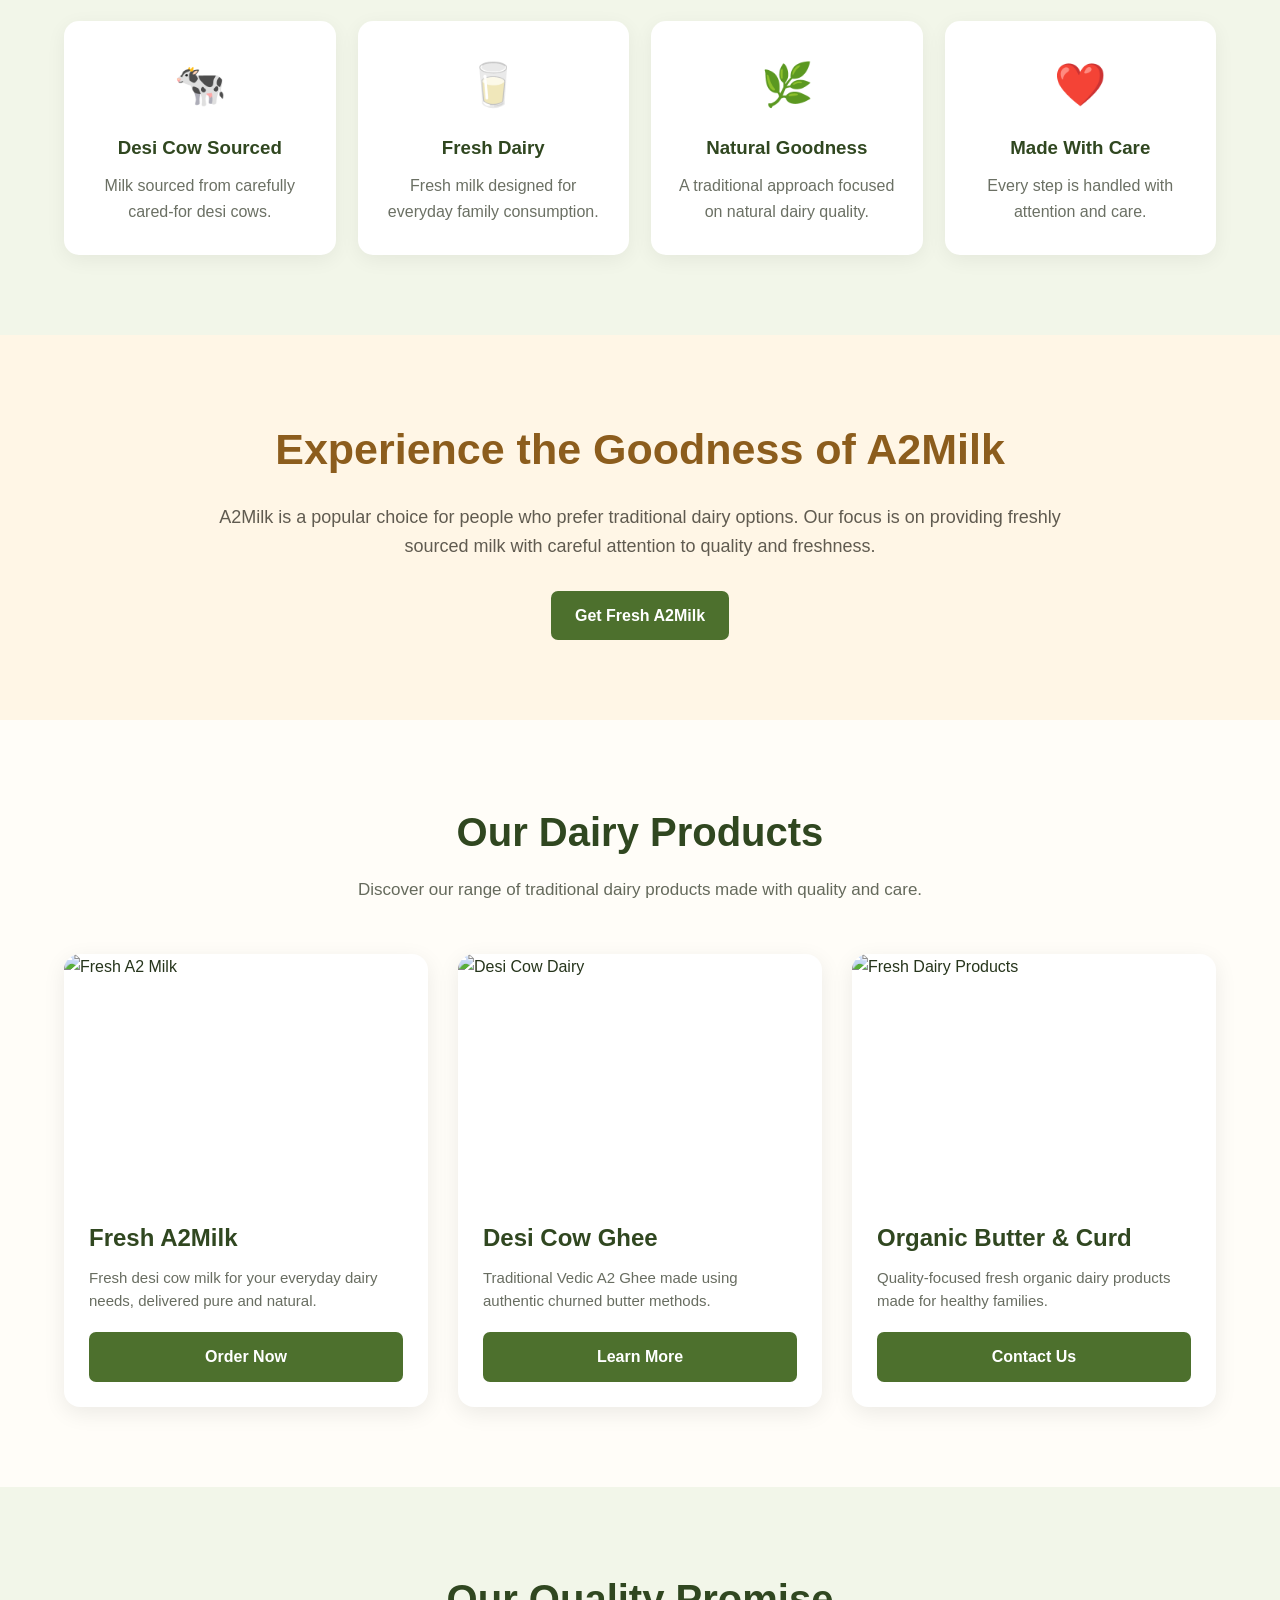
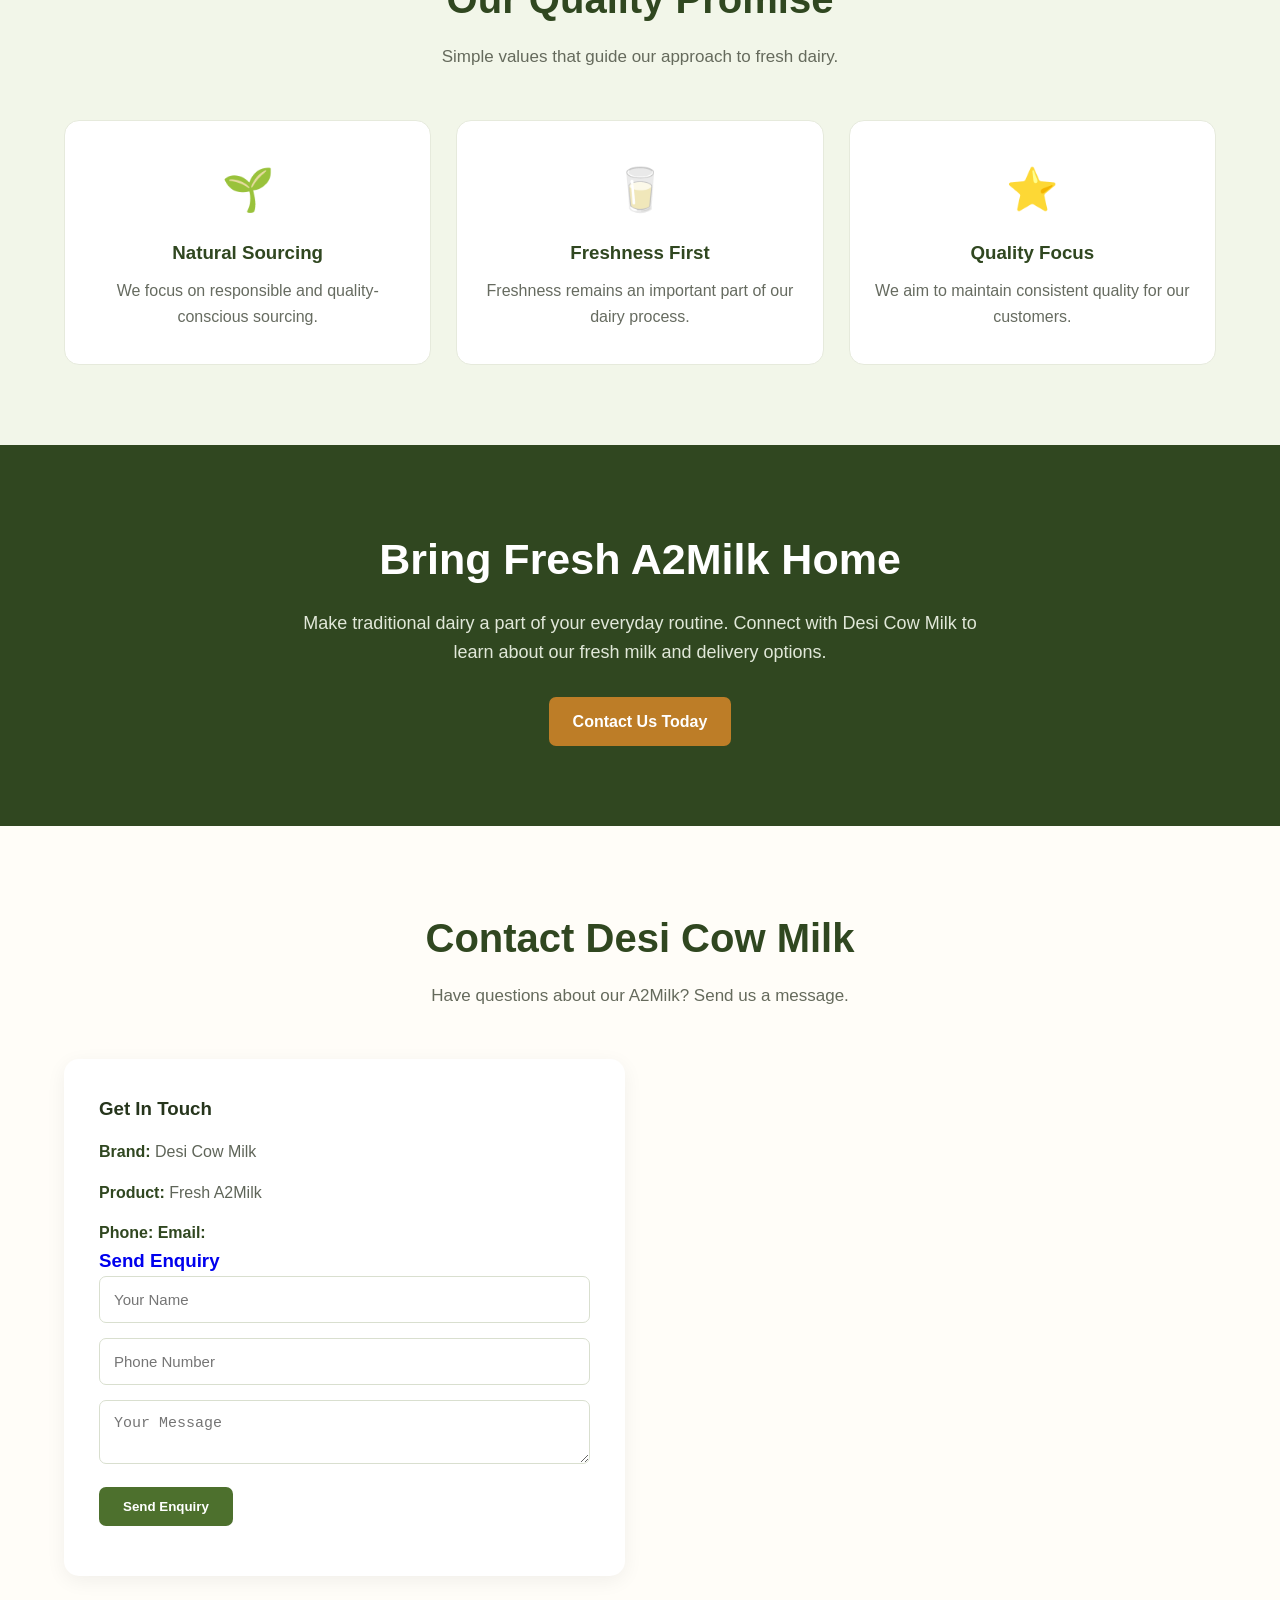
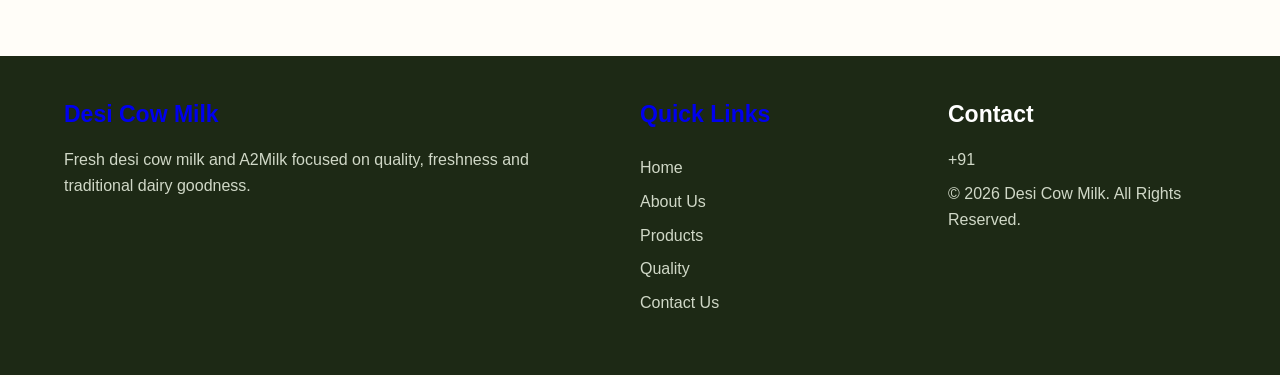
==== commit b917f757: "Update index.html" ====
--- a/index.html
+++ b/index.html
@@ -21,12 +21,12 @@
             Desi <span>Cow Milk</span>
         </div>
         <nav class="nav-menu" id="navMenu">
-            <a href="index.html" class="active">Home</a>
-            <a href="about.html">About Us</a>
-            <a href="index.html#products">Products</a>
-            <a href="index.html#quality">Quality</a>
-            <a href="index.html#contact">Contact Us</a>
-        </nav>
+    <a href="index.html" class="active">Home</a>
+    <a href="about.html">About Us</a>
+    <a href="products.html">Products</a>
+    <a href="index.html#quality">Quality</a>
+    <a href="index.html#contact">Contact Us</a>
+</nav>
         <div class="menu-btn" id="menuBtn">☰</div>
     </div>
 </header>
@@ -234,12 +234,12 @@
             <div>
                 <h3>Quick Links</h3>
                 <div class="footer-links">
-                    <a href="index.html">Home</a>
-                    <a href="about.html">About Us</a>
-                    <a href="index.html#products">Products</a>
-                    <a href="index.html#quality">Quality</a>
-                    <a href="index.html#contact">Contact Us</a>
-                </div>
+    <a href="index.html">Home</a>
+    <a href="about.html">About Us</a>
+    <a href="products.html">Products</a>
+    <a href="index.html#quality">Quality</a>
+    <a href="index.html#contact">Contact Us</a>
+</div>
             </div>
             <div>
                 <h3>Contact</h3>
--- a/style.css
+++ b/style.css
@@ -34,11 +34,10 @@
 /* ================================
    HEADER
 ================================ */
-.logo img {
-    height: 55px; /*20z */
-    width: 30%;
-    display:flex;
-    object-fit: contain;
+.logo-area img {
+    width: 180px;
+    height: 50px;
+    display:flex;
 }
 
 .header{
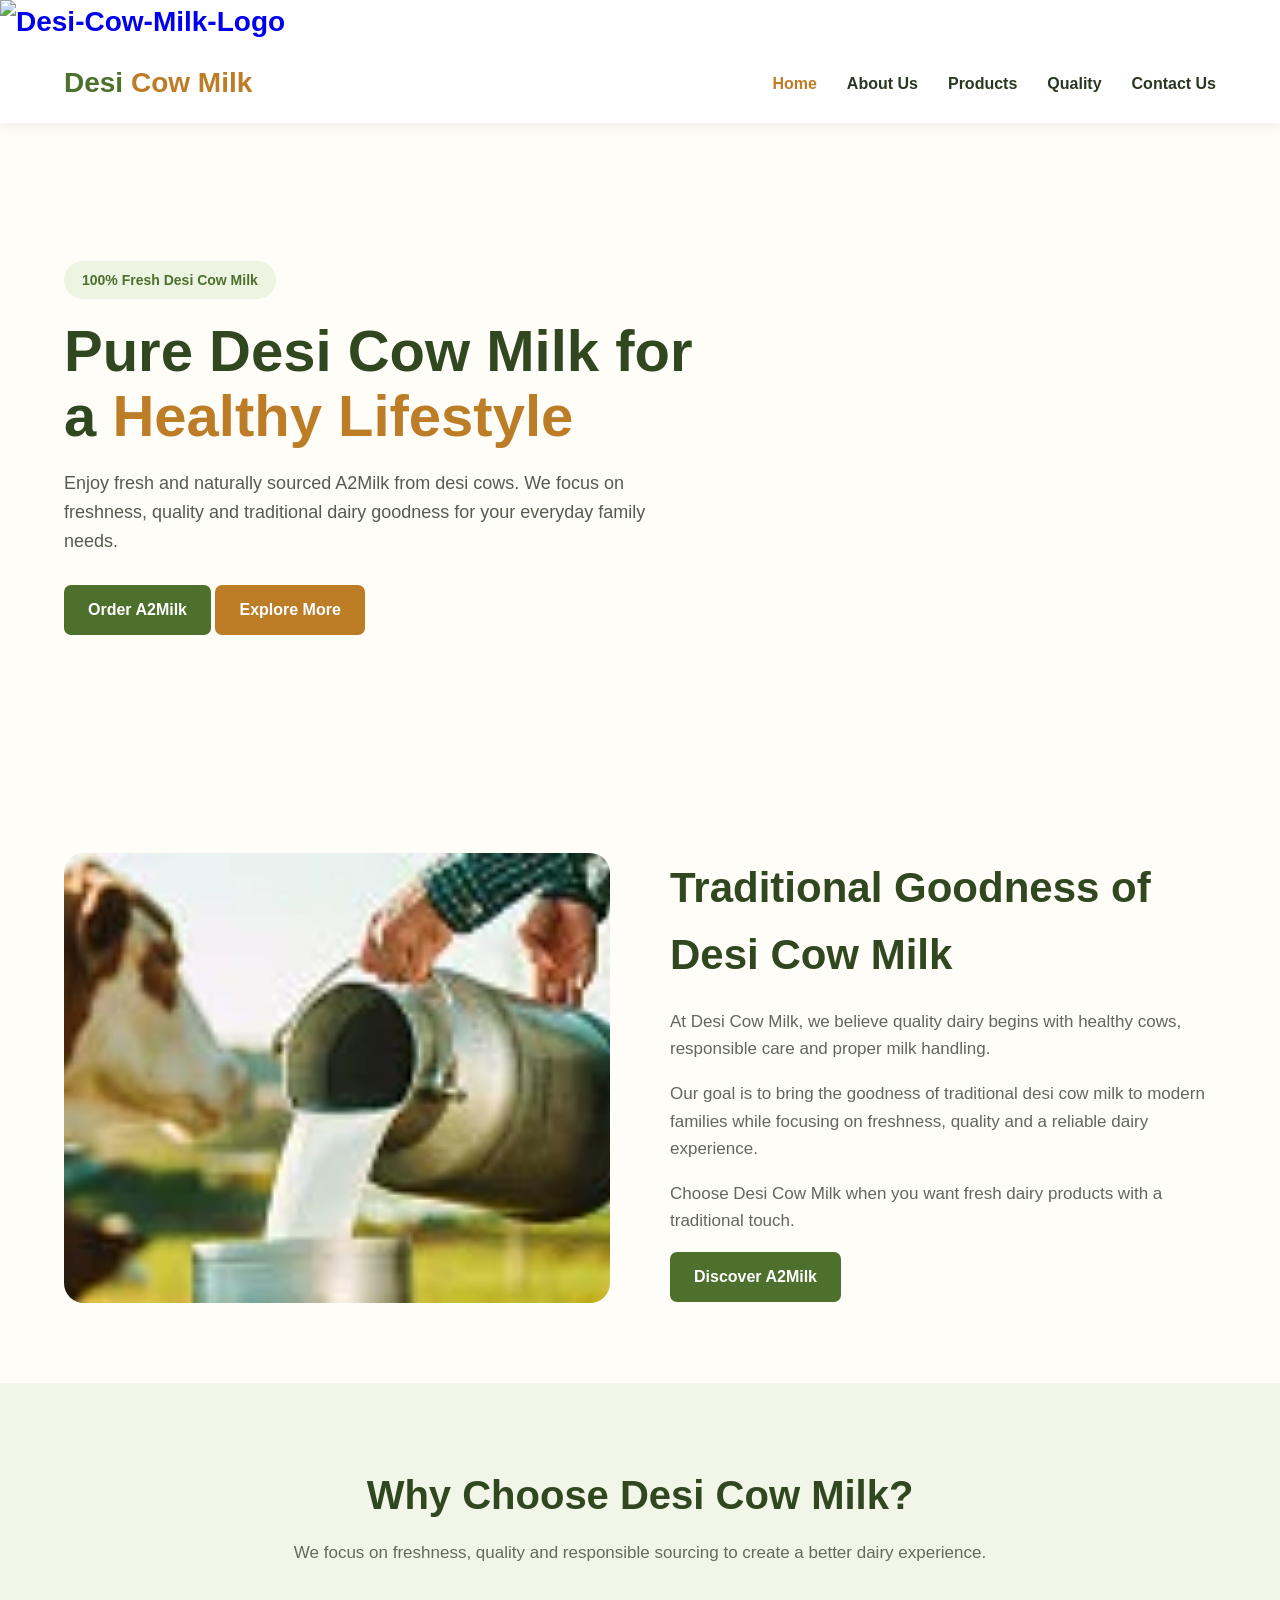
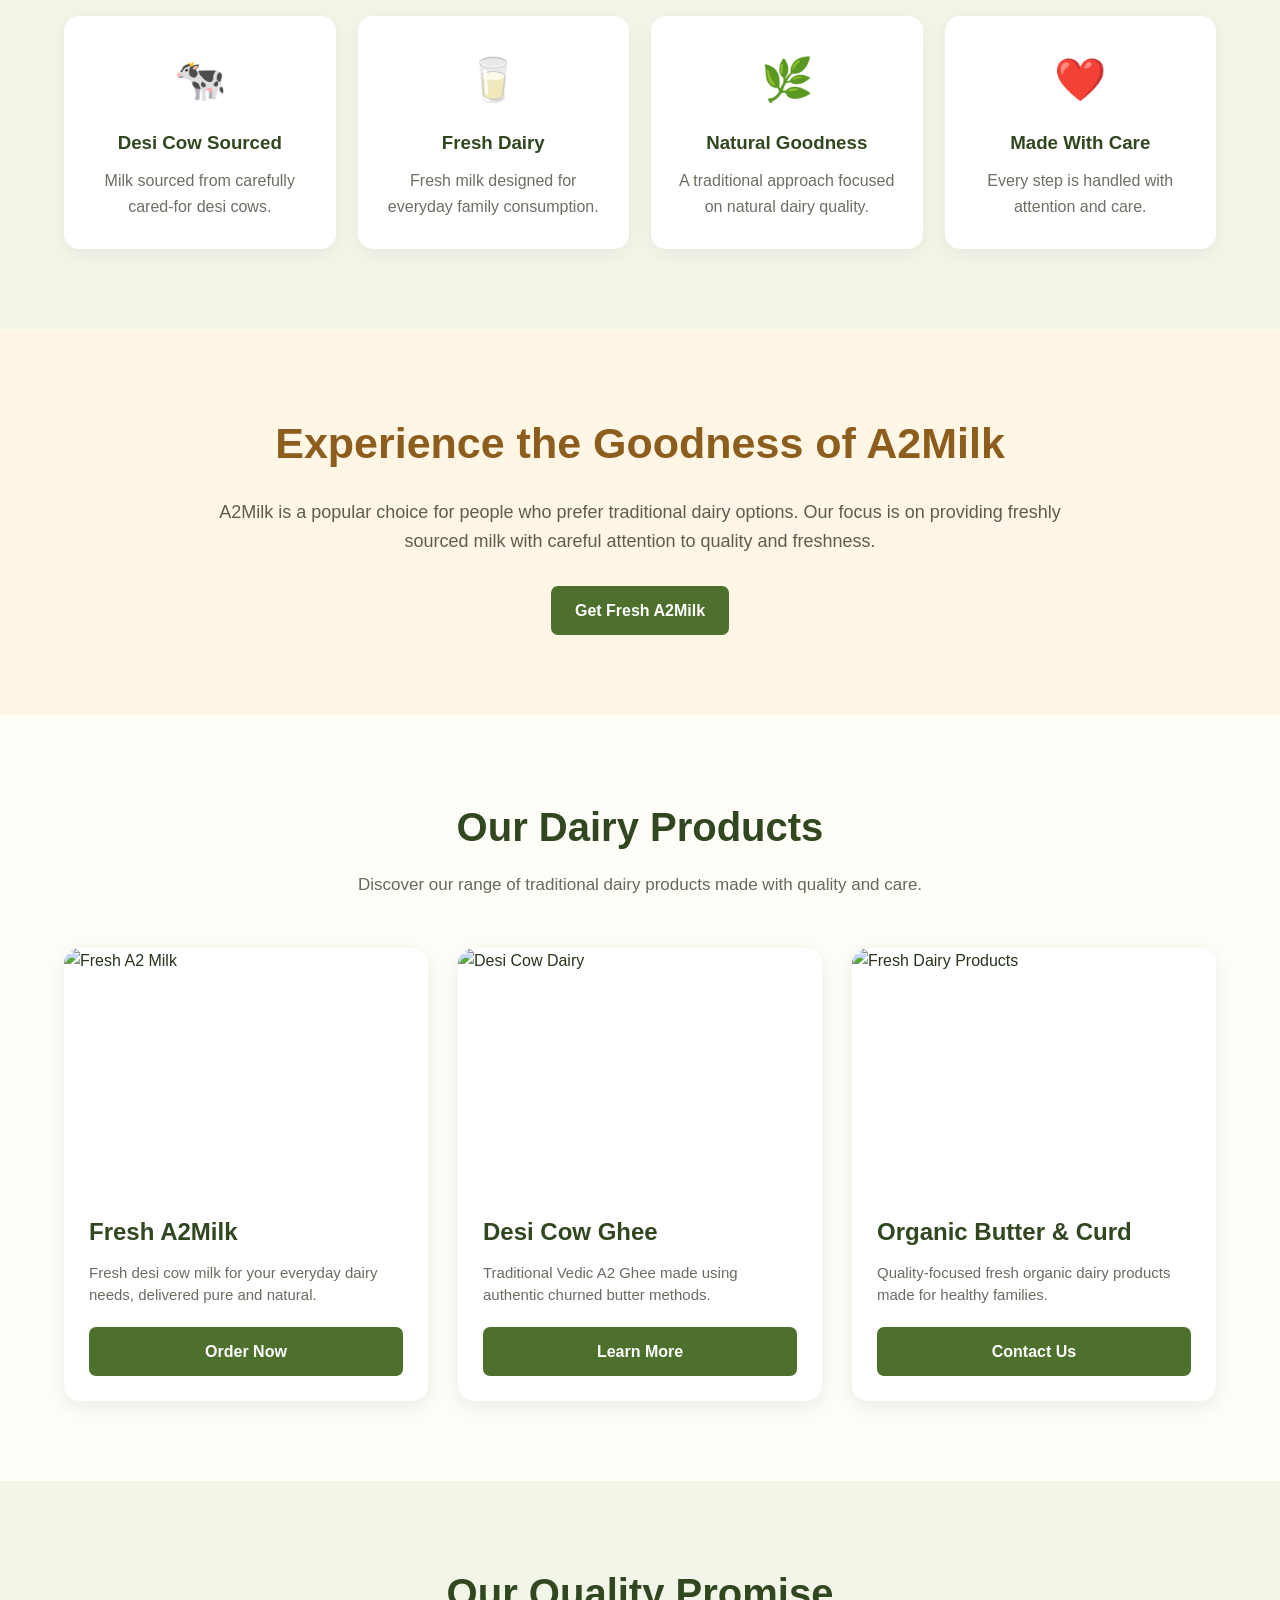
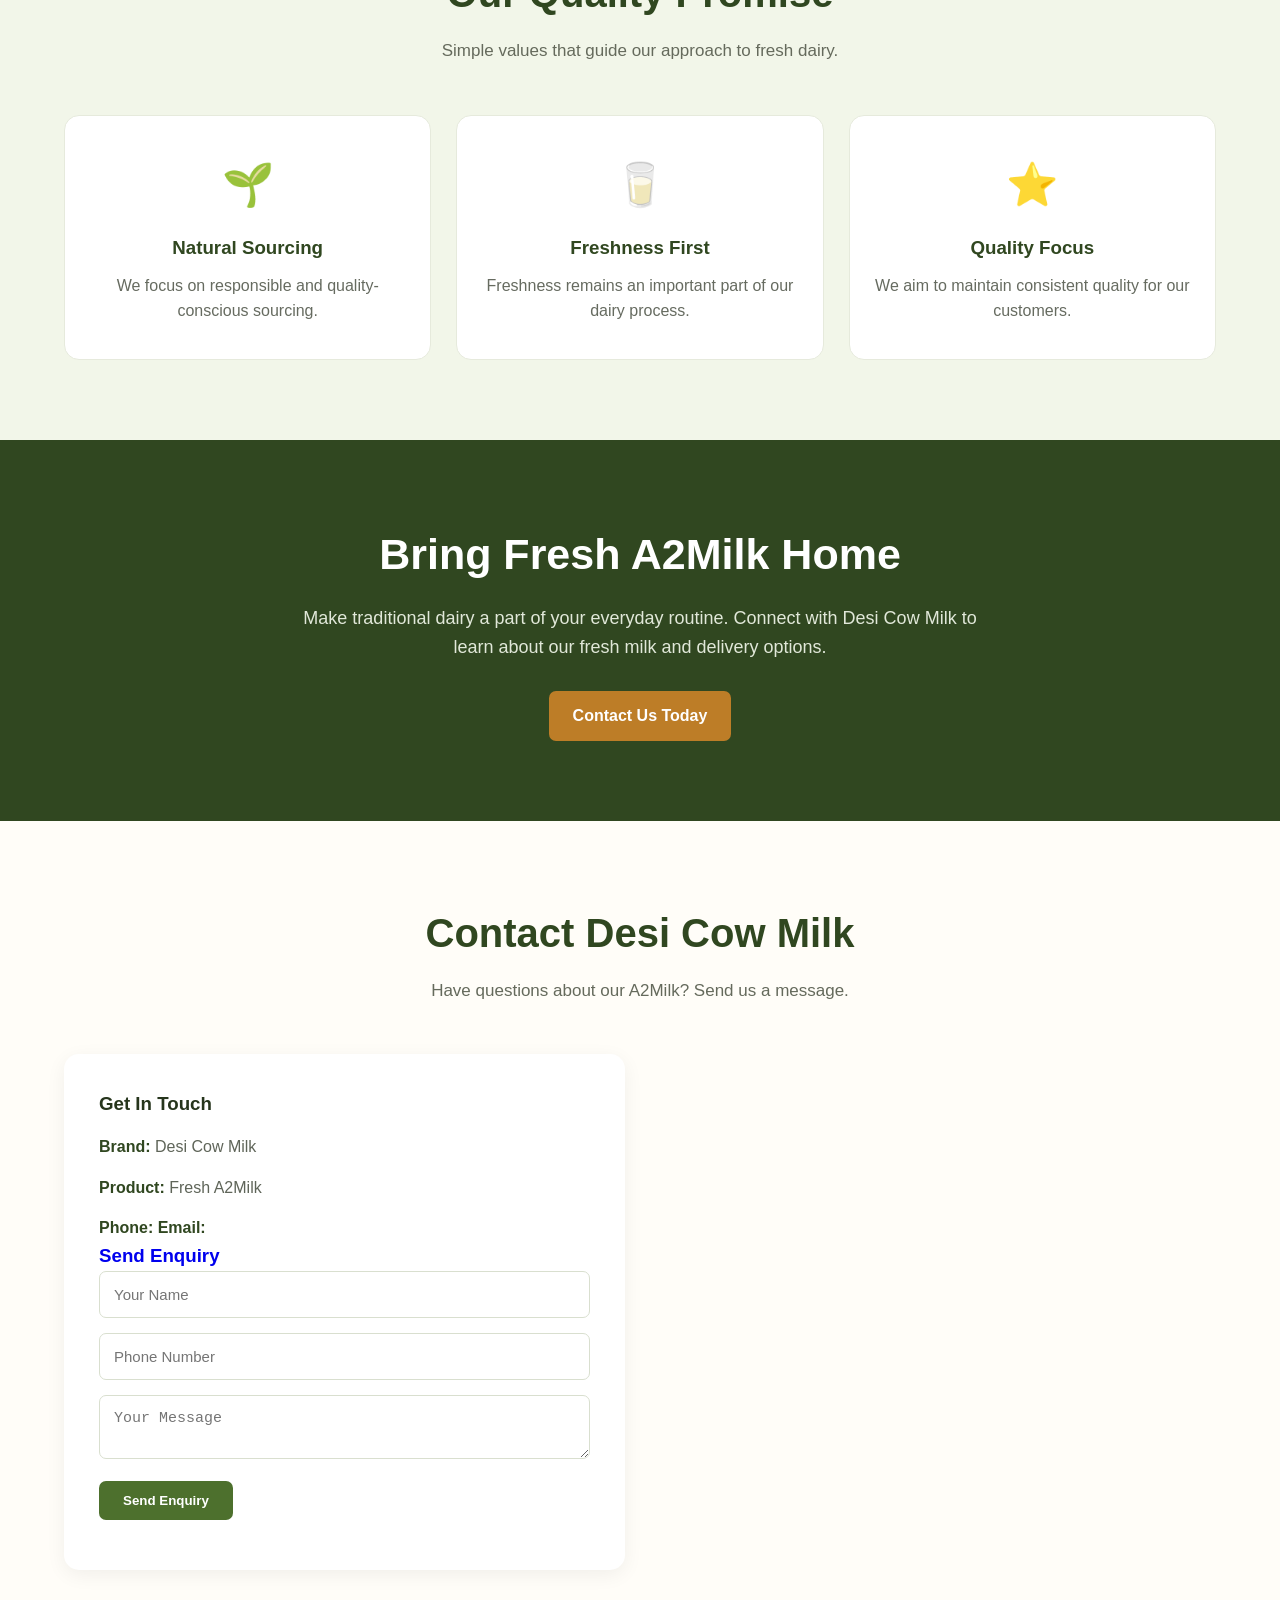
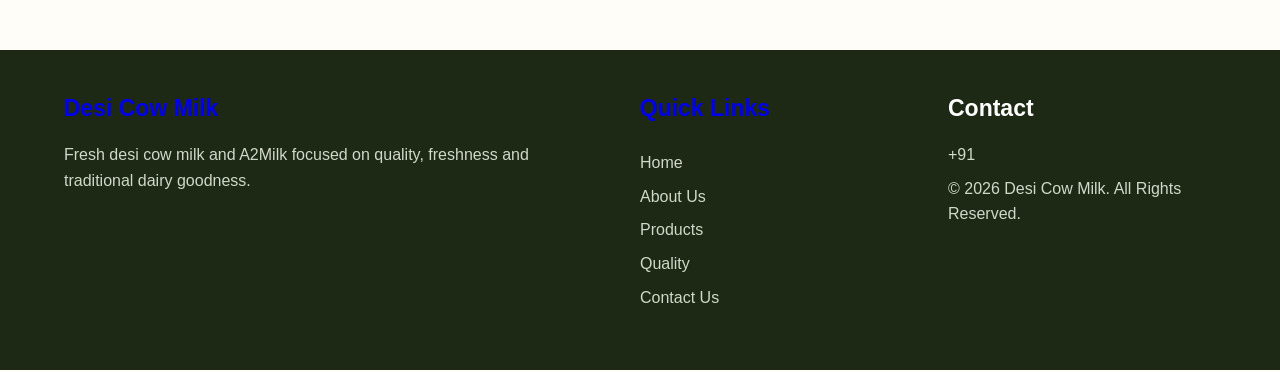
==== commit d669b1f4: "Update index.html" ====
--- a/index.html
+++ b/index.html
@@ -11,9 +11,9 @@
 
     <!-- HEADER -->
     <header class="header">
-<div class="logo-area">
-    <a href="#home">
-        <img src="logo.png" alt="Desi-Cow-Milk-Logo">
+<div class="logo">
+    <a href="index.html">
+        <img src="logo.webp" alt="Desi-Cow-Milk-Logo">
     </a>
 </div>
     <div class="container navbar">
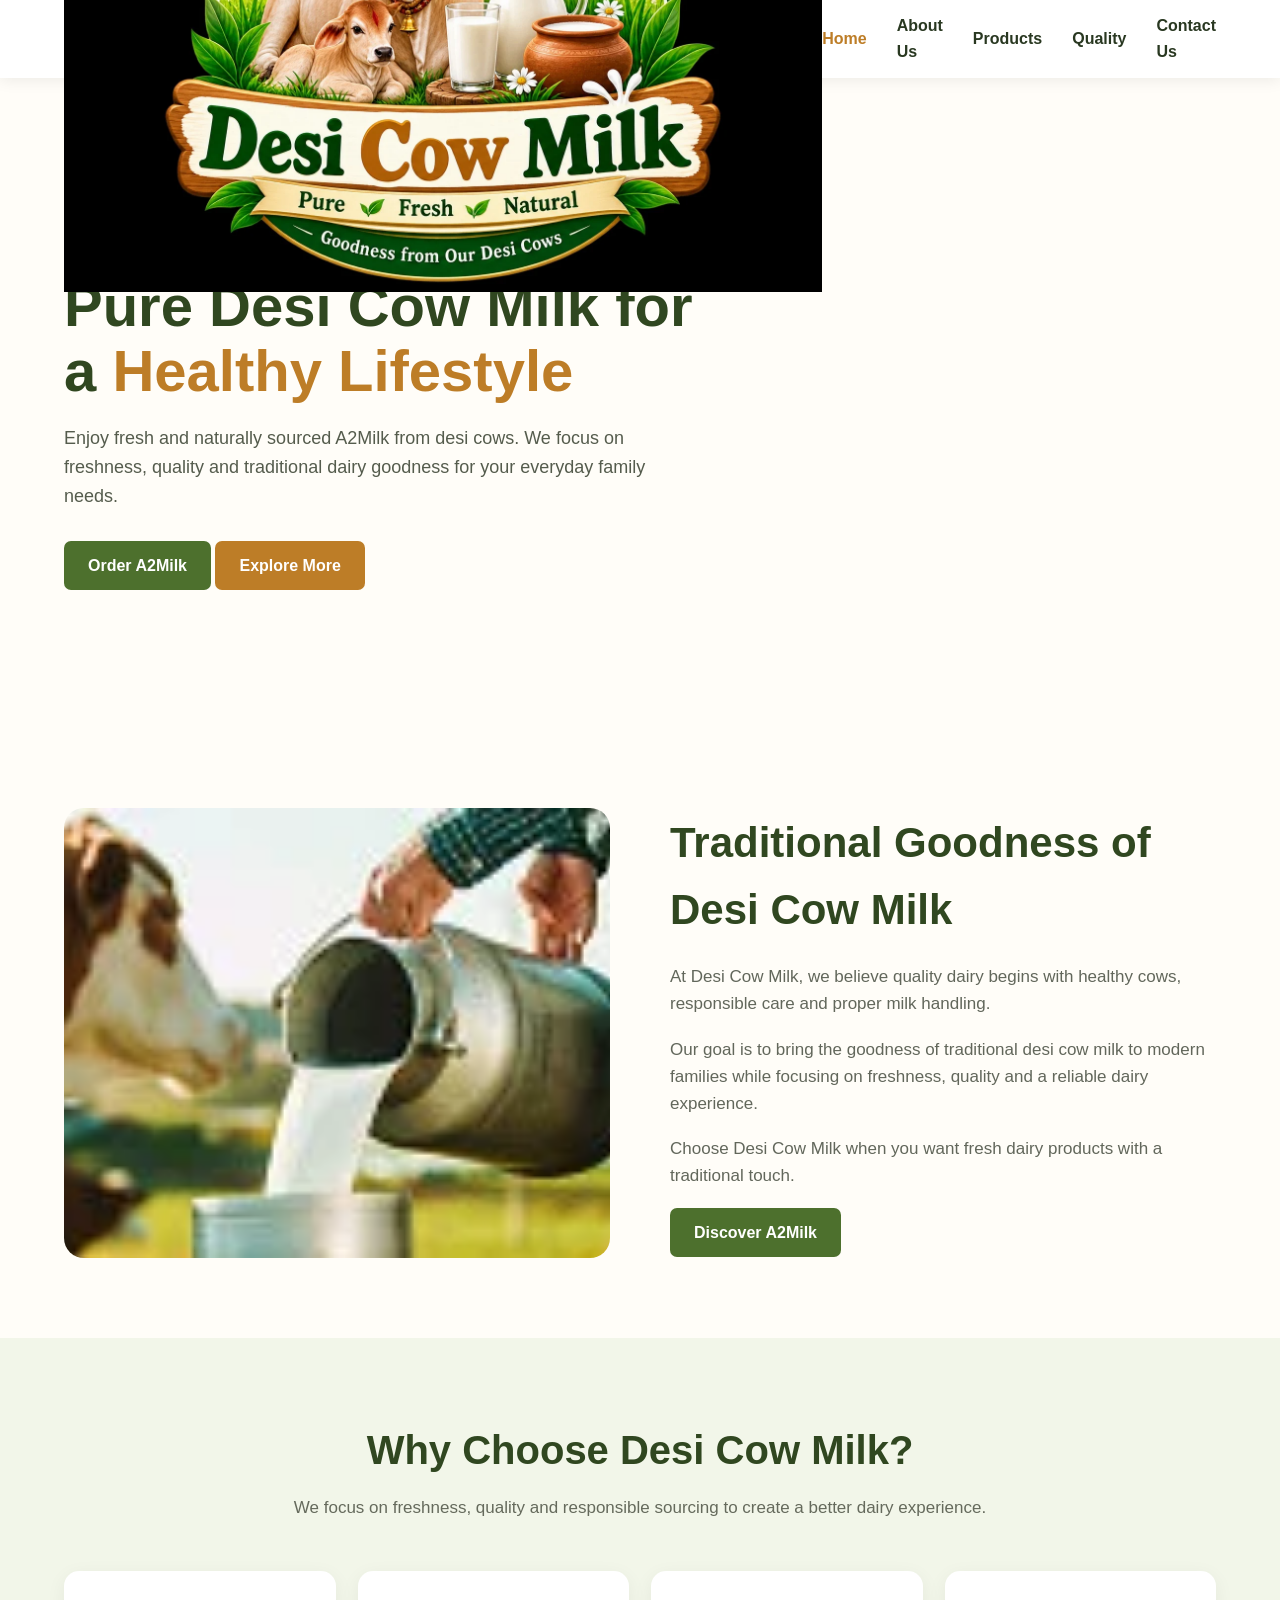
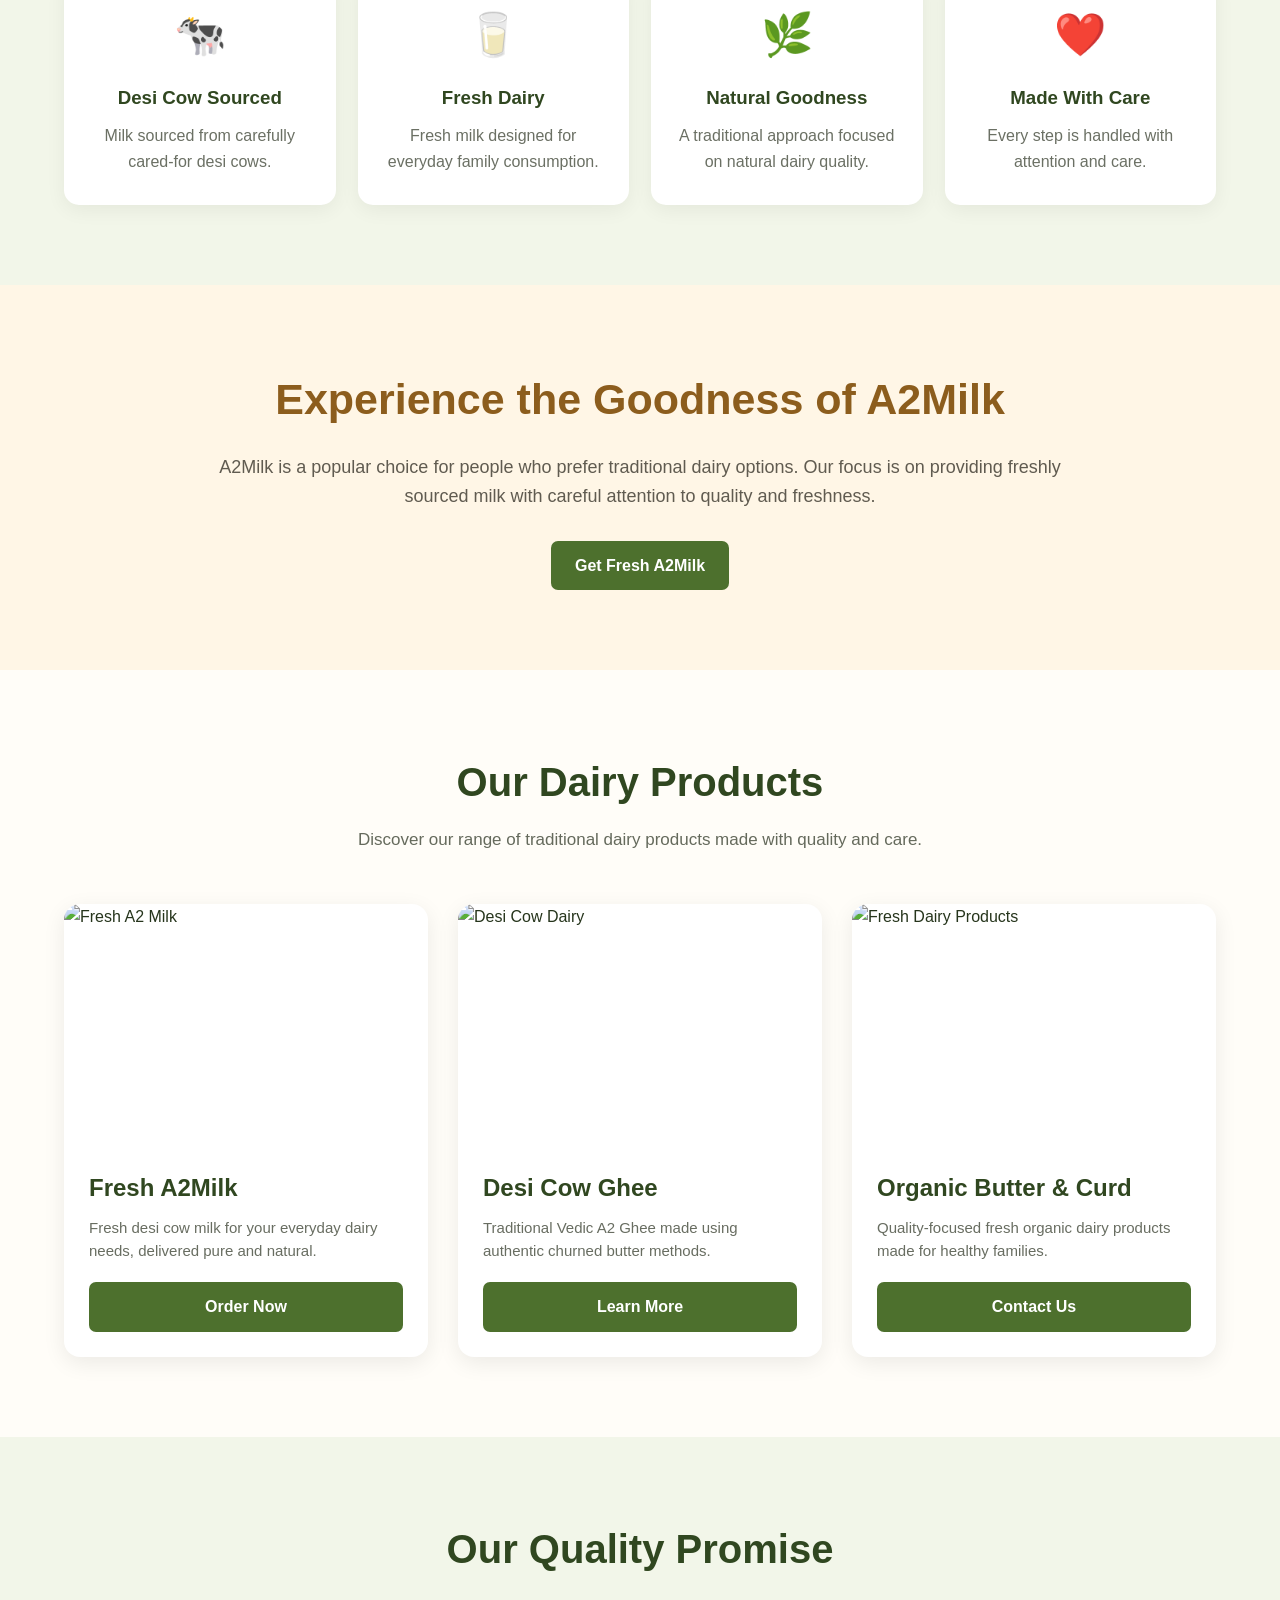
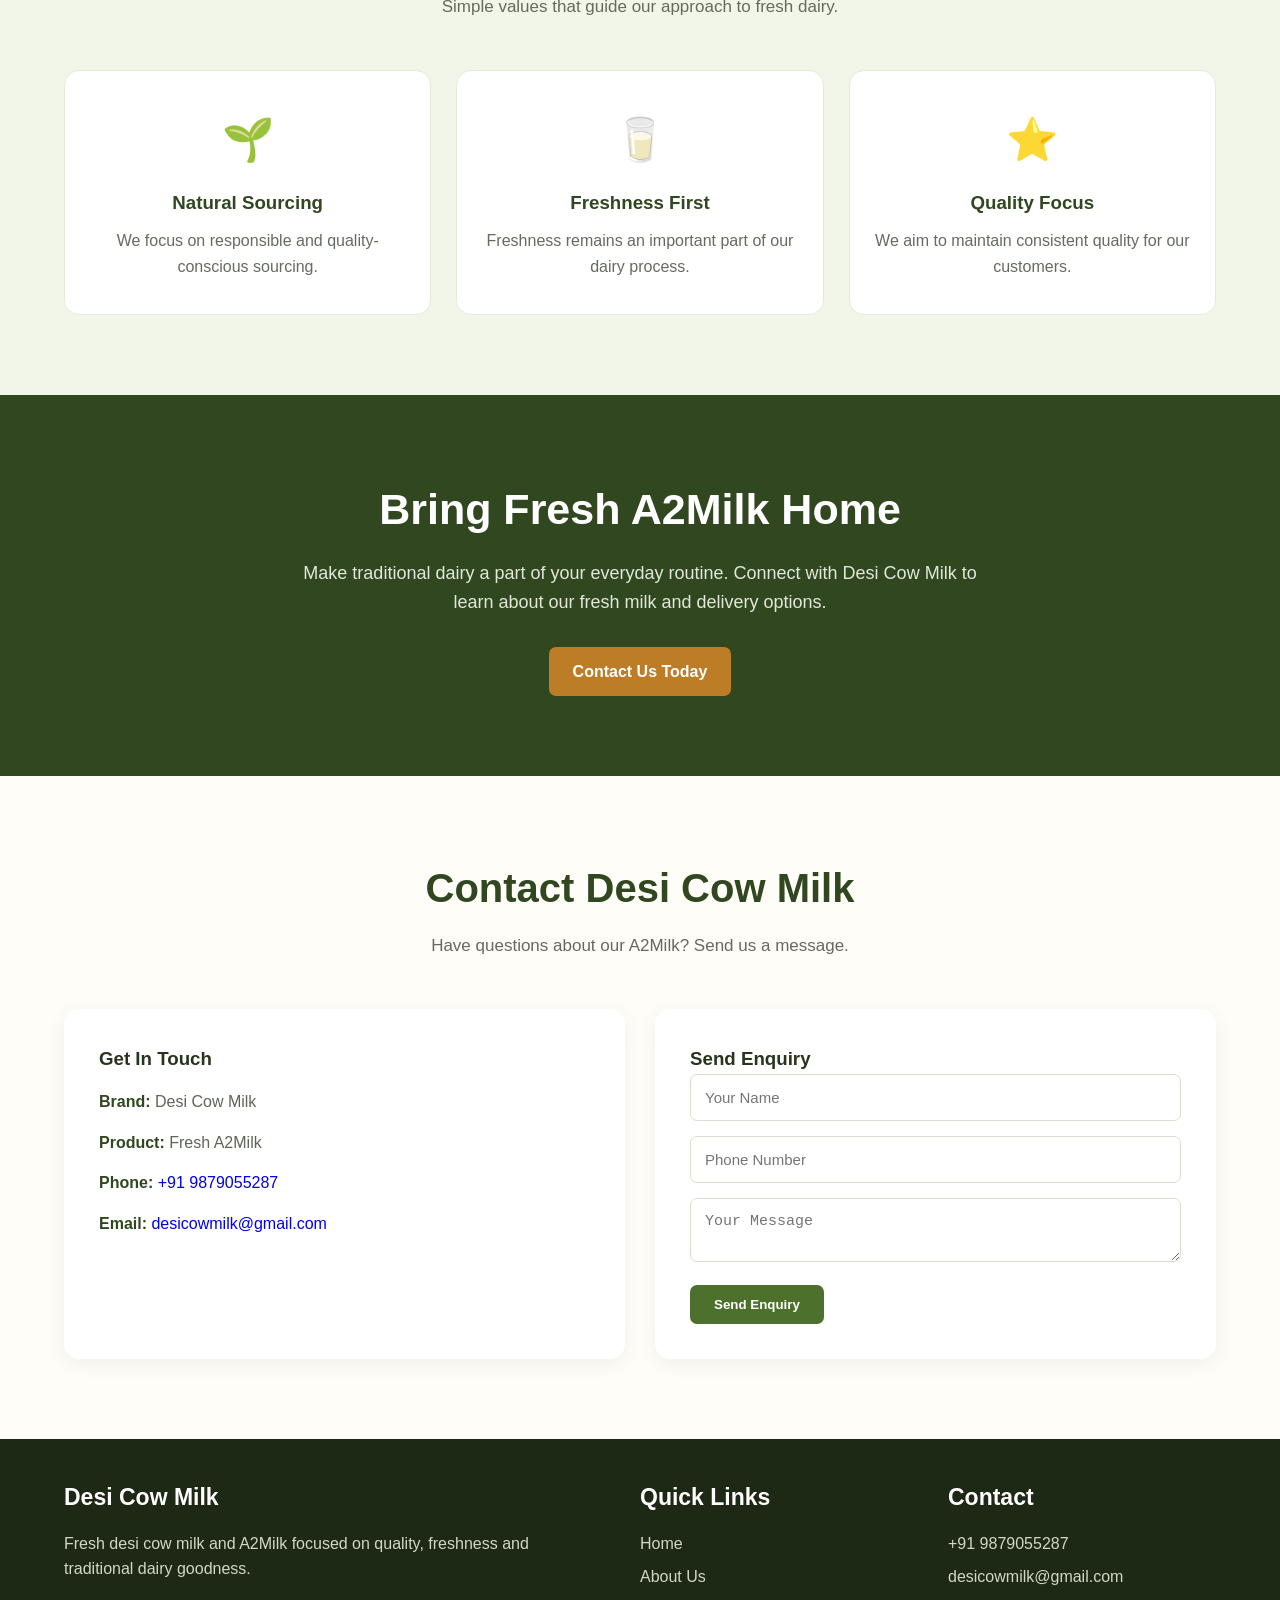
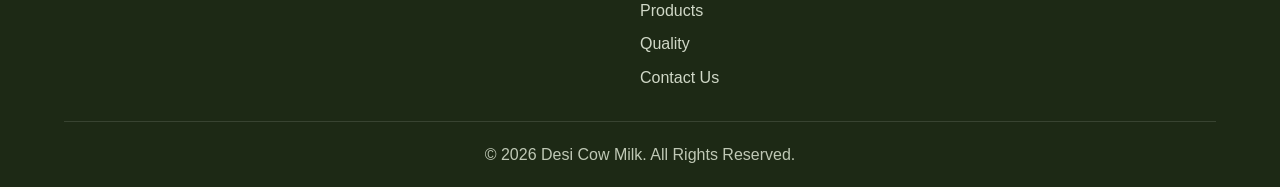
==== commit 4e913248: "Update index.html" ====
--- a/index.html
+++ b/index.html
@@ -11,25 +11,22 @@
 
     <!-- HEADER -->
     <header class="header">
-<div class="logo">
+        <div class="container navbar">
+            <div class="logo">
     <a href="index.html">
-        <img src="logo.webp" alt="Desi-Cow-Milk-Logo">
+        <img src="desi-cow-milk-logo.webp" alt="Desi Cow Milk Logo">
     </a>
 </div>
-    <div class="container navbar">
-        <div class="logo">
-            Desi <span>Cow Milk</span>
-        </div>
-        <nav class="nav-menu" id="navMenu">
-    <a href="index.html" class="active">Home</a>
-    <a href="about.html">About Us</a>
-    <a href="products.html">Products</a>
-    <a href="index.html#quality">Quality</a>
-    <a href="index.html#contact">Contact Us</a>
-</nav>
-        <div class="menu-btn" id="menuBtn">☰</div>
-    </div>
-</header>
+            <nav class="nav-menu" id="navMenu">
+                <a href="index.html" class="active">Home</a>
+                <a href="about.html">About Us</a>
+                <a href="products.html">Products</a>
+                <a href="index.html#quality">Quality</a>
+                <a href="index.html#contact">Contact Us</a>
+            </nav>
+            <div class="menu-btn" id="menuBtn">☰</div>
+        </div>
+    </header>
 
     <!-- HERO -->
     <section class="hero" id="home">
@@ -48,9 +45,9 @@
     <section class="section" id="about">
         <div class="container">
             <div class="about">
-               <div class="about-image">
-    <img src="gir-cow-milk.webp" alt="Gir Cow Milk">
-</div>
+                <div class="about-image">
+                    <img src="gir-cow-milk.webp" alt="Gir Cow Milk">
+                </div>
                 <div class="about-content">
                     <h2>Traditional Goodness of Desi Cow Milk</h2>
                     <p>At Desi Cow Milk, we believe quality dairy begins with healthy cows, responsible care and proper milk handling.</p>
@@ -198,12 +195,12 @@
             </div>
             <div class="contact">
                 <div class="contact-box">
-    <h3>Get In Touch</h3>
-    <div class="contact-info"><strong>Brand:</strong> Desi Cow Milk</div>
-    <div class="contact-info"><strong>Product:</strong> Fresh A2Milk</div>
-    <div class="contact-info"><strong>Phone:</strong> <a href="tel:+91>+91 </a></div>
-    <div class="contact-info"><strong>Email:</strong> <a href="mailto:></a></div>
-</div>
+                    <h3>Get In Touch</h3>
+                    <div class="contact-info"><strong>Brand:</strong> Desi Cow Milk</div>
+                    <div class="contact-info"><strong>Product:</strong> Fresh A2Milk</div>
+                    <div class="contact-info"><strong>Phone:</strong> <a href="tel:+919879055287">+91 9879055287</a></div>
+                    <div class="contact-info"><strong>Email:</strong> <a href="mailto:desicowmilk@gmail.com">desicowmilk@gmail.com</a></div>
+                </div>
                 <div class="contact-box">
                     <h3>Send Enquiry</h3>
                     <form id="contactForm">
@@ -224,36 +221,36 @@
     </section>
 
     <!-- FOOTER -->
-   <footer class="footer">
-    <div class="container">
-        <div class="footer-content">
-            <div>
-                <h3>Desi Cow Milk</h3>
-                <p>Fresh desi cow milk and A2Milk focused on quality, freshness and traditional dairy goodness.</p>
-            </div>
-            <div>
-                <h3>Quick Links</h3>
-                <div class="footer-links">
-    <a href="index.html">Home</a>
-    <a href="about.html">About Us</a>
-    <a href="products.html">Products</a>
-    <a href="index.html#quality">Quality</a>
-    <a href="index.html#contact">Contact Us</a>
-</div>
-            </div>
-            <div>
-                <h3>Contact</h3>
-                <div class="footer-links">
-                    <a href="tel:+">+91 </a>
-                    <a href="mailto:></a>
-                </div>
-            </div>
-        </div>
-        <div class="copyright">
-            © 2026 Desi Cow Milk. All Rights Reserved.
-        </div>
-    </div>
-</footer>
+    <footer class="footer">
+        <div class="container">
+            <div class="footer-content">
+                <div>
+                    <h3>Desi Cow Milk</h3>
+                    <p>Fresh desi cow milk and A2Milk focused on quality, freshness and traditional dairy goodness.</p>
+                </div>
+                <div>
+                    <h3>Quick Links</h3>
+                    <div class="footer-links">
+                        <a href="index.html">Home</a>
+                        <a href="about.html">About Us</a>
+                        <a href="products.html">Products</a>
+                        <a href="index.html#quality">Quality</a>
+                        <a href="index.html#contact">Contact Us</a>
+                    </div>
+                </div>
+                <div>
+                    <h3>Contact</h3>
+                    <div class="footer-links">
+                        <a href="tel:+919879055287">+91 9879055287</a>
+                        <a href="mailto:desicowmilk@gmail.com">desicowmilk@gmail.com</a>
+                    </div>
+                </div>
+            </div>
+            <div class="copyright">
+                © 2026 Desi Cow Milk. All Rights Reserved.
+            </div>
+        </div>
+    </footer>
 
     <!-- SCROLL TOP BUTTON -->
     <button id="scrollTop">↑</button>
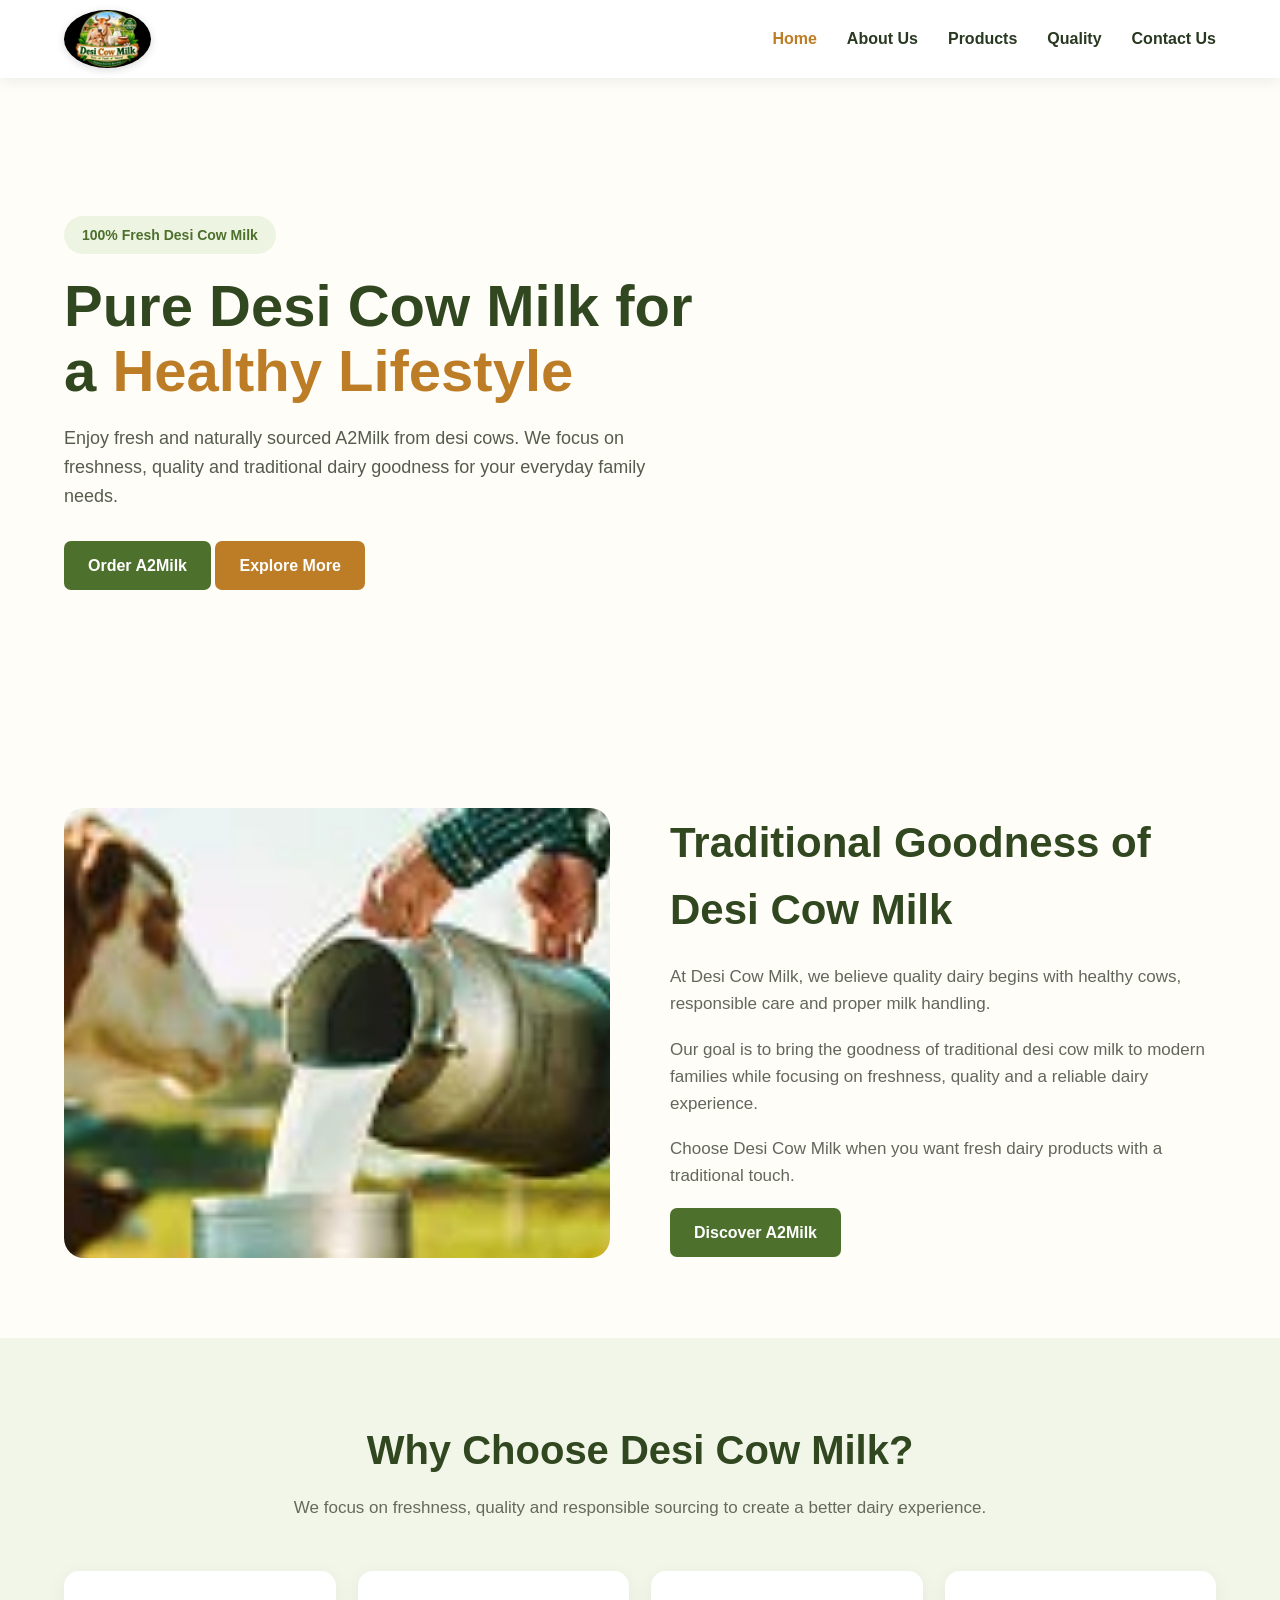
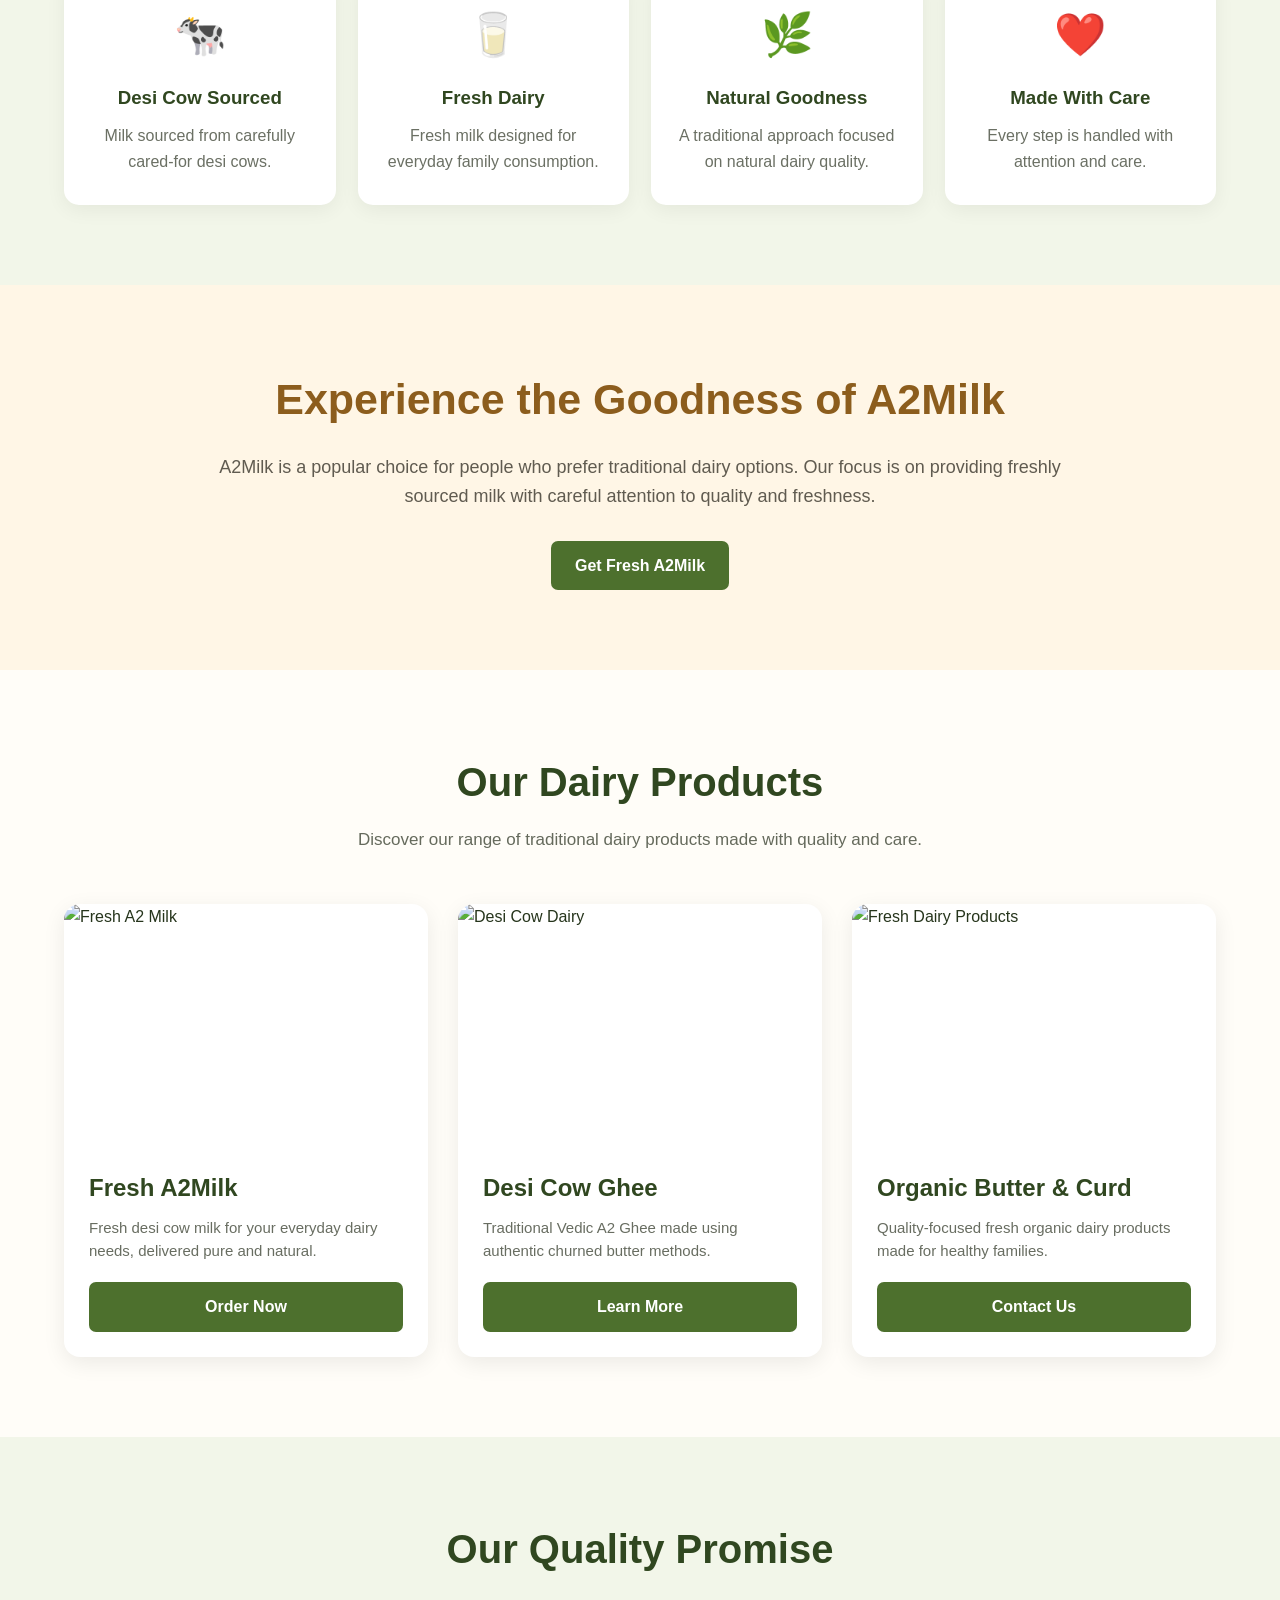
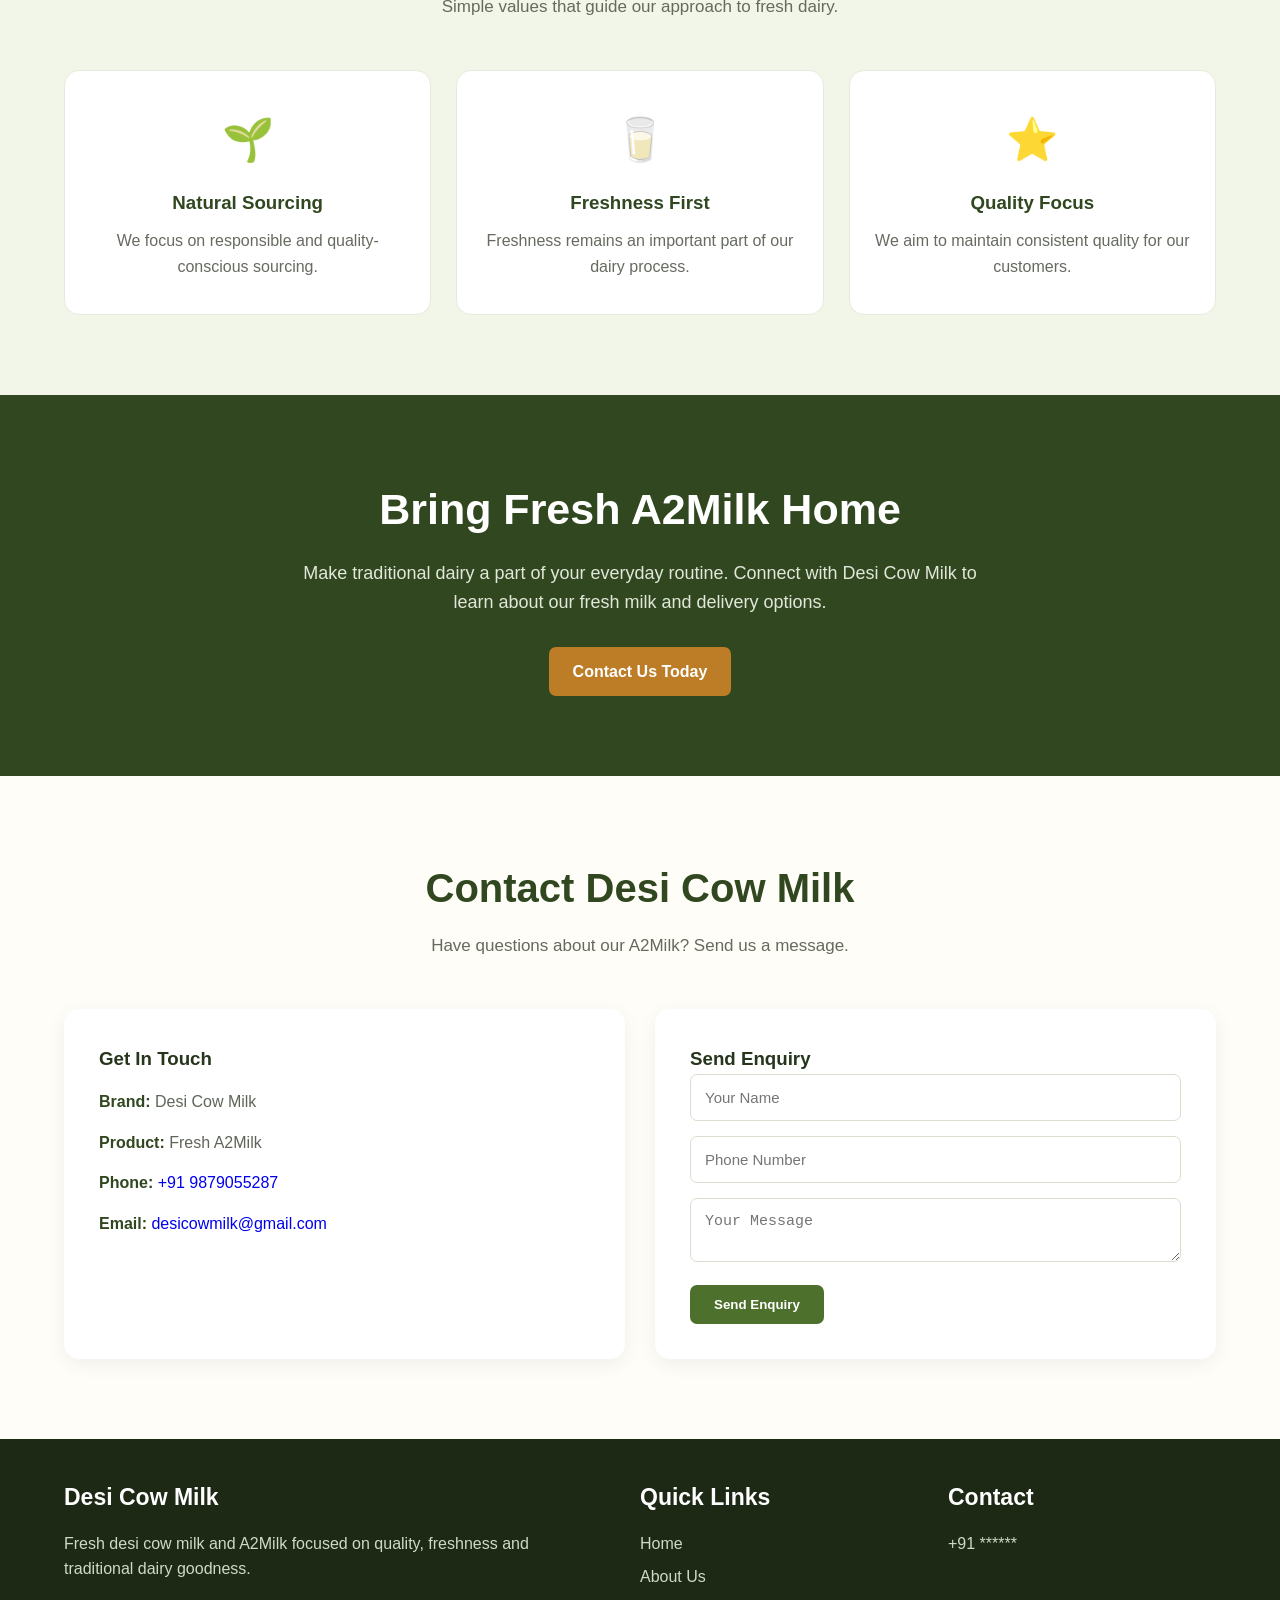
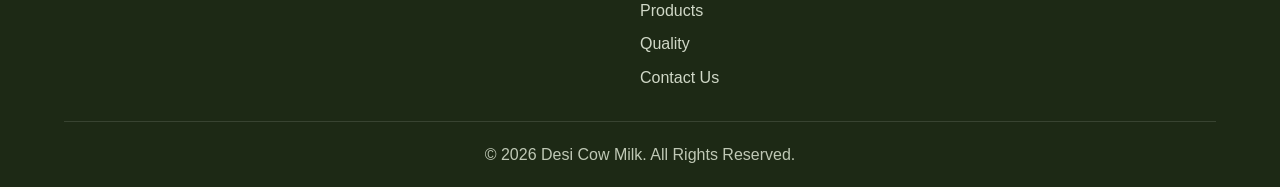
==== commit f16ee7b2: "Update index.html" ====
--- a/index.html
+++ b/index.html
@@ -241,8 +241,8 @@
                 <div>
                     <h3>Contact</h3>
                     <div class="footer-links">
-                        <a href="tel:+919879055287">+91 9879055287</a>
-                        <a href="mailto:desicowmilk@gmail.com">desicowmilk@gmail.com</a>
+                        <a href="tel:+919879055287">+91 ******</a>
+                        <a href="mailto:desicowmilk@gmail.com"> </a>
                     </div>
                 </div>
             </div>
--- a/style.css
+++ b/style.css
@@ -34,10 +34,17 @@
 /* ================================
    HEADER
 ================================ */
-.logo-area img {
-    width: 180px;
-    height: 50px;
-    display:flex;
+.logo img {
+    height: 58px;
+    width: auto;
+    object-fit: contain;
+    border-radius: 50%; /* */
+    box-shadow: 0 2px 8px rgba(0, 0, 0, 0.15);
+    transition: transform 0.3s ease;
+}
+
+.logo img:hover {
+    transform: scale(1.05);
 }
 
 .header{
